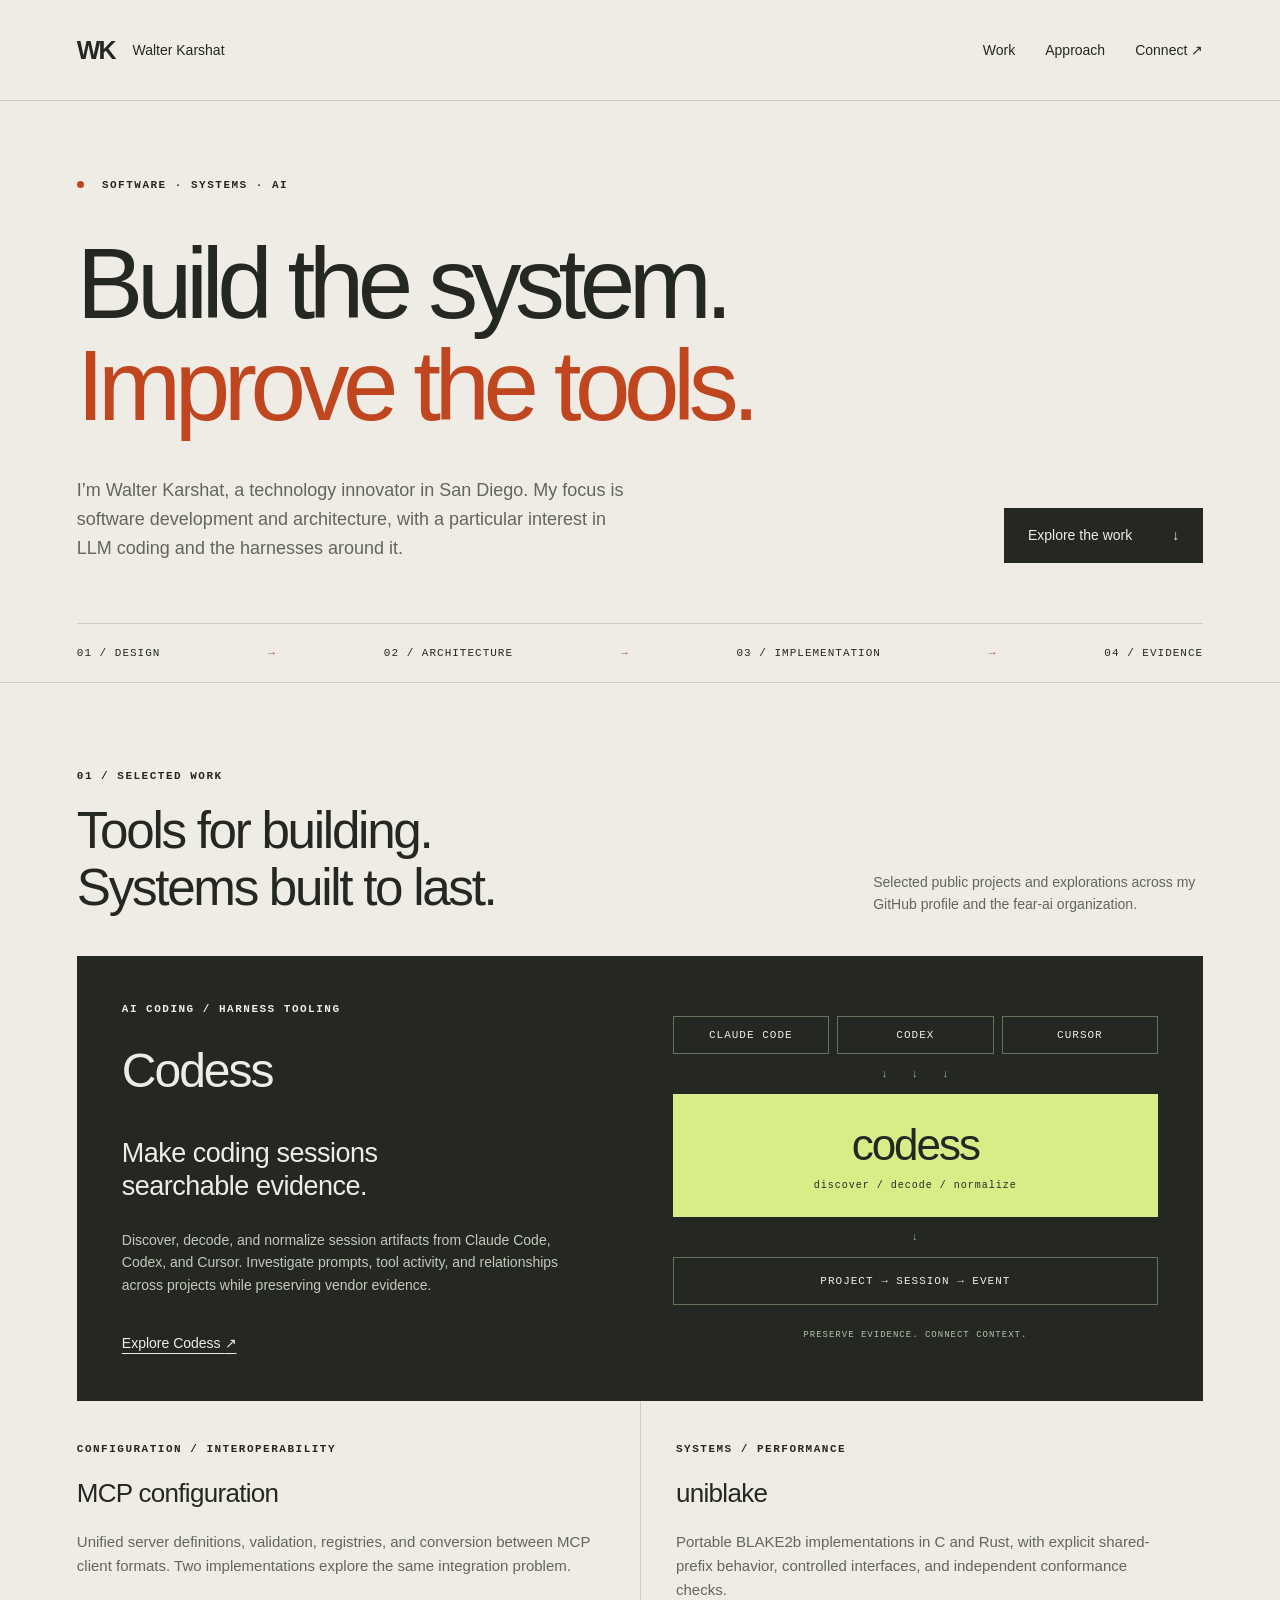
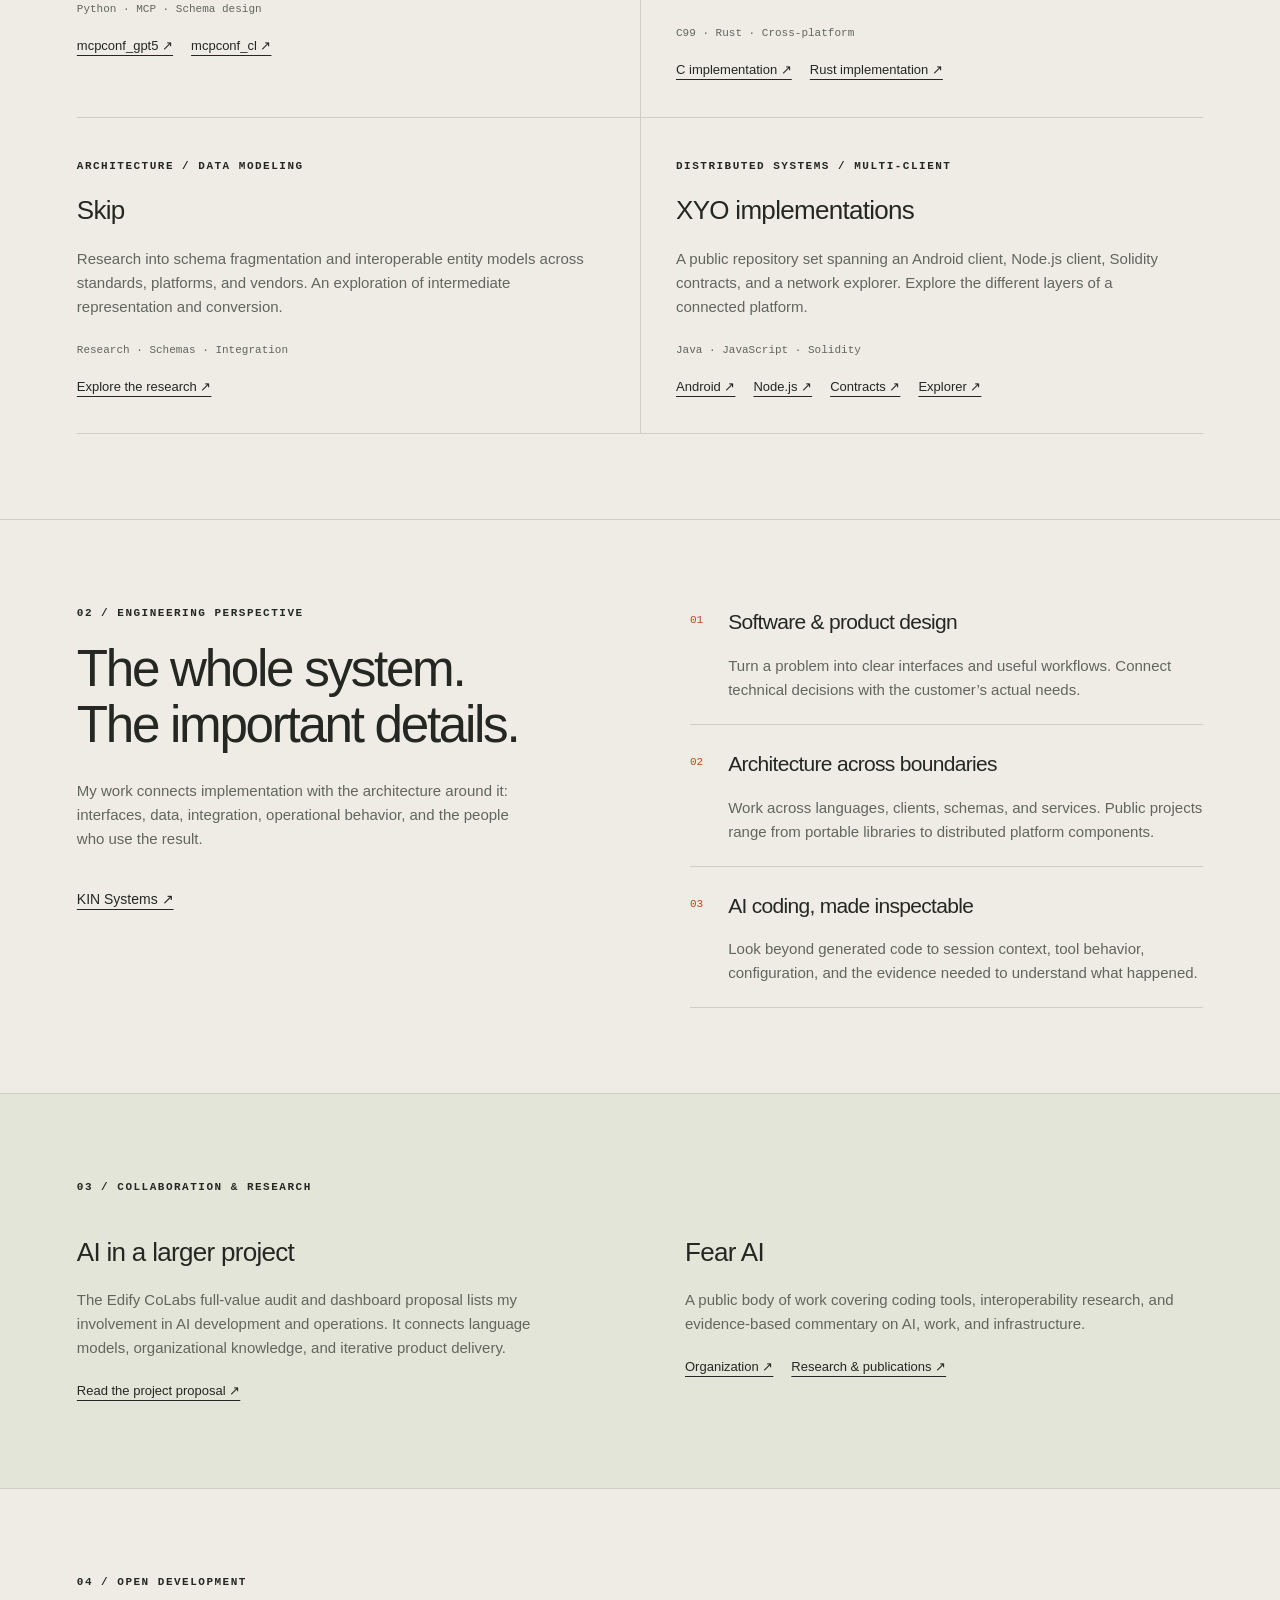
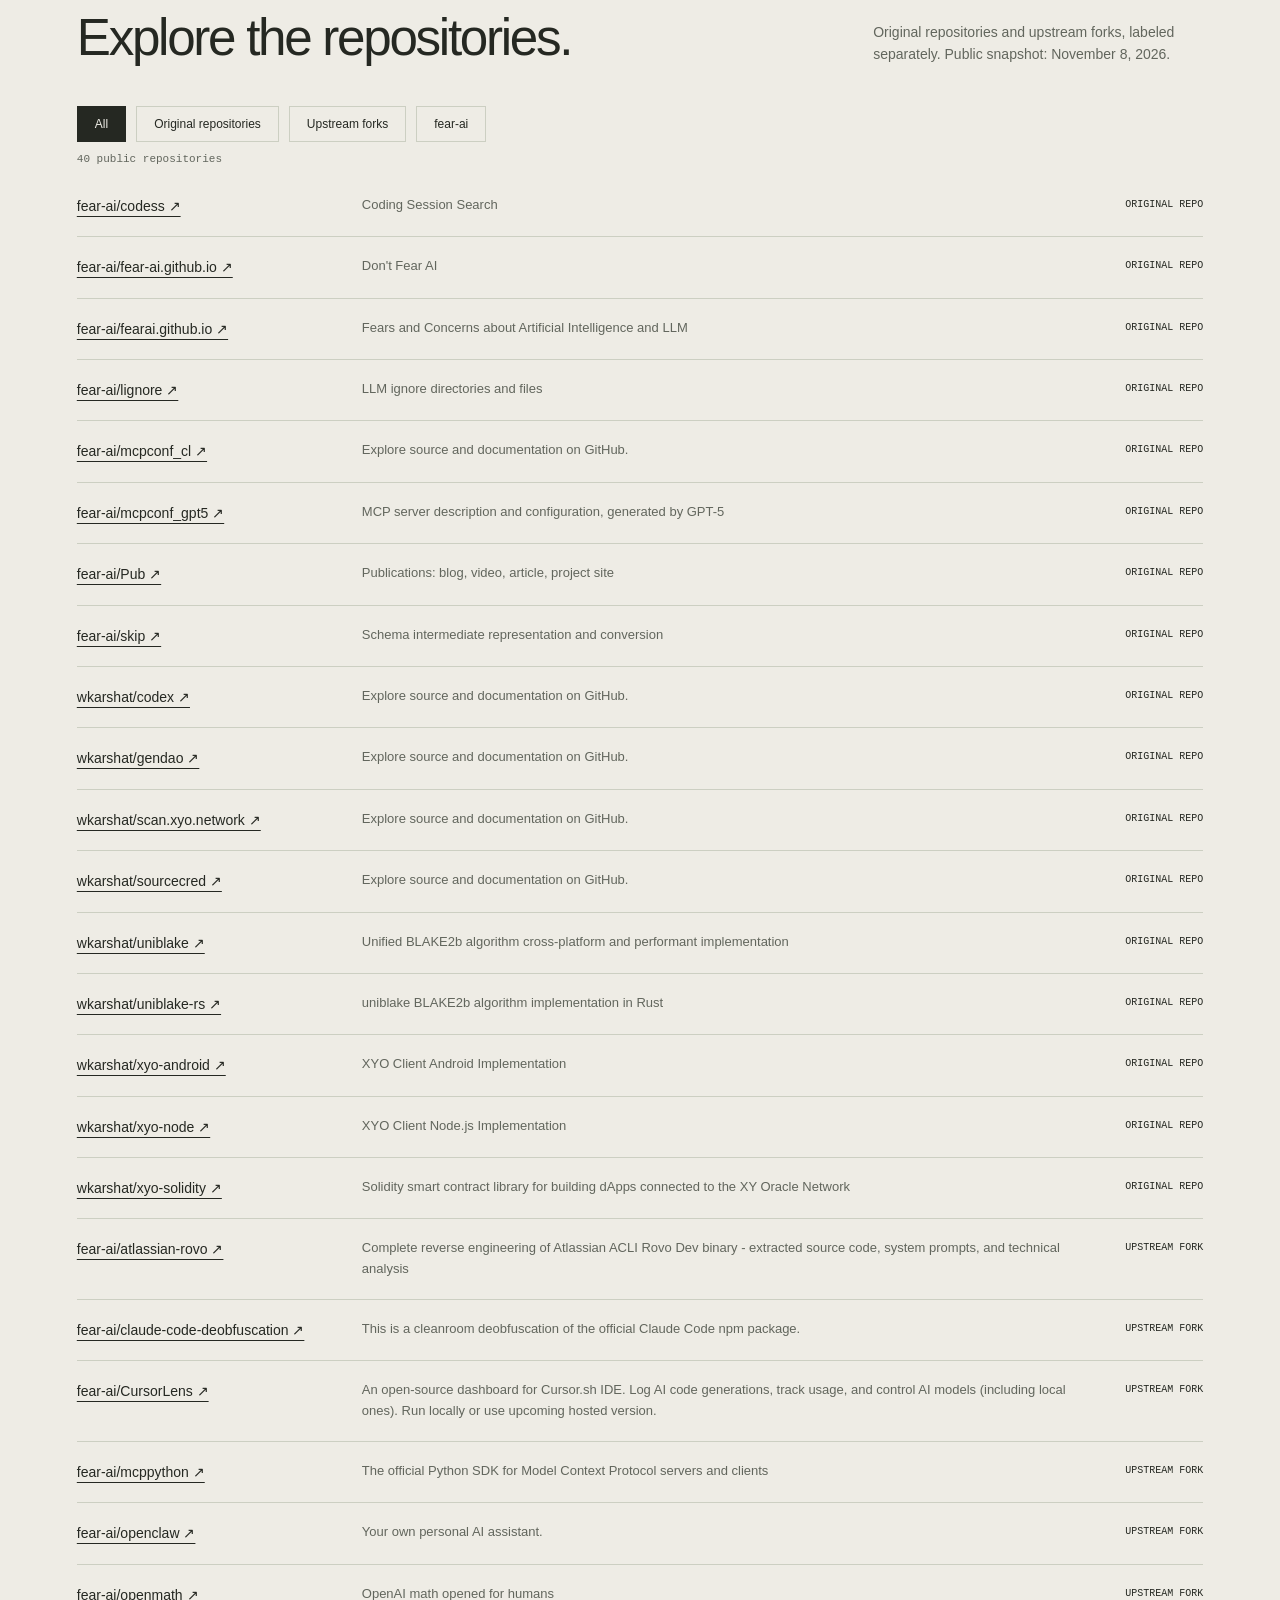
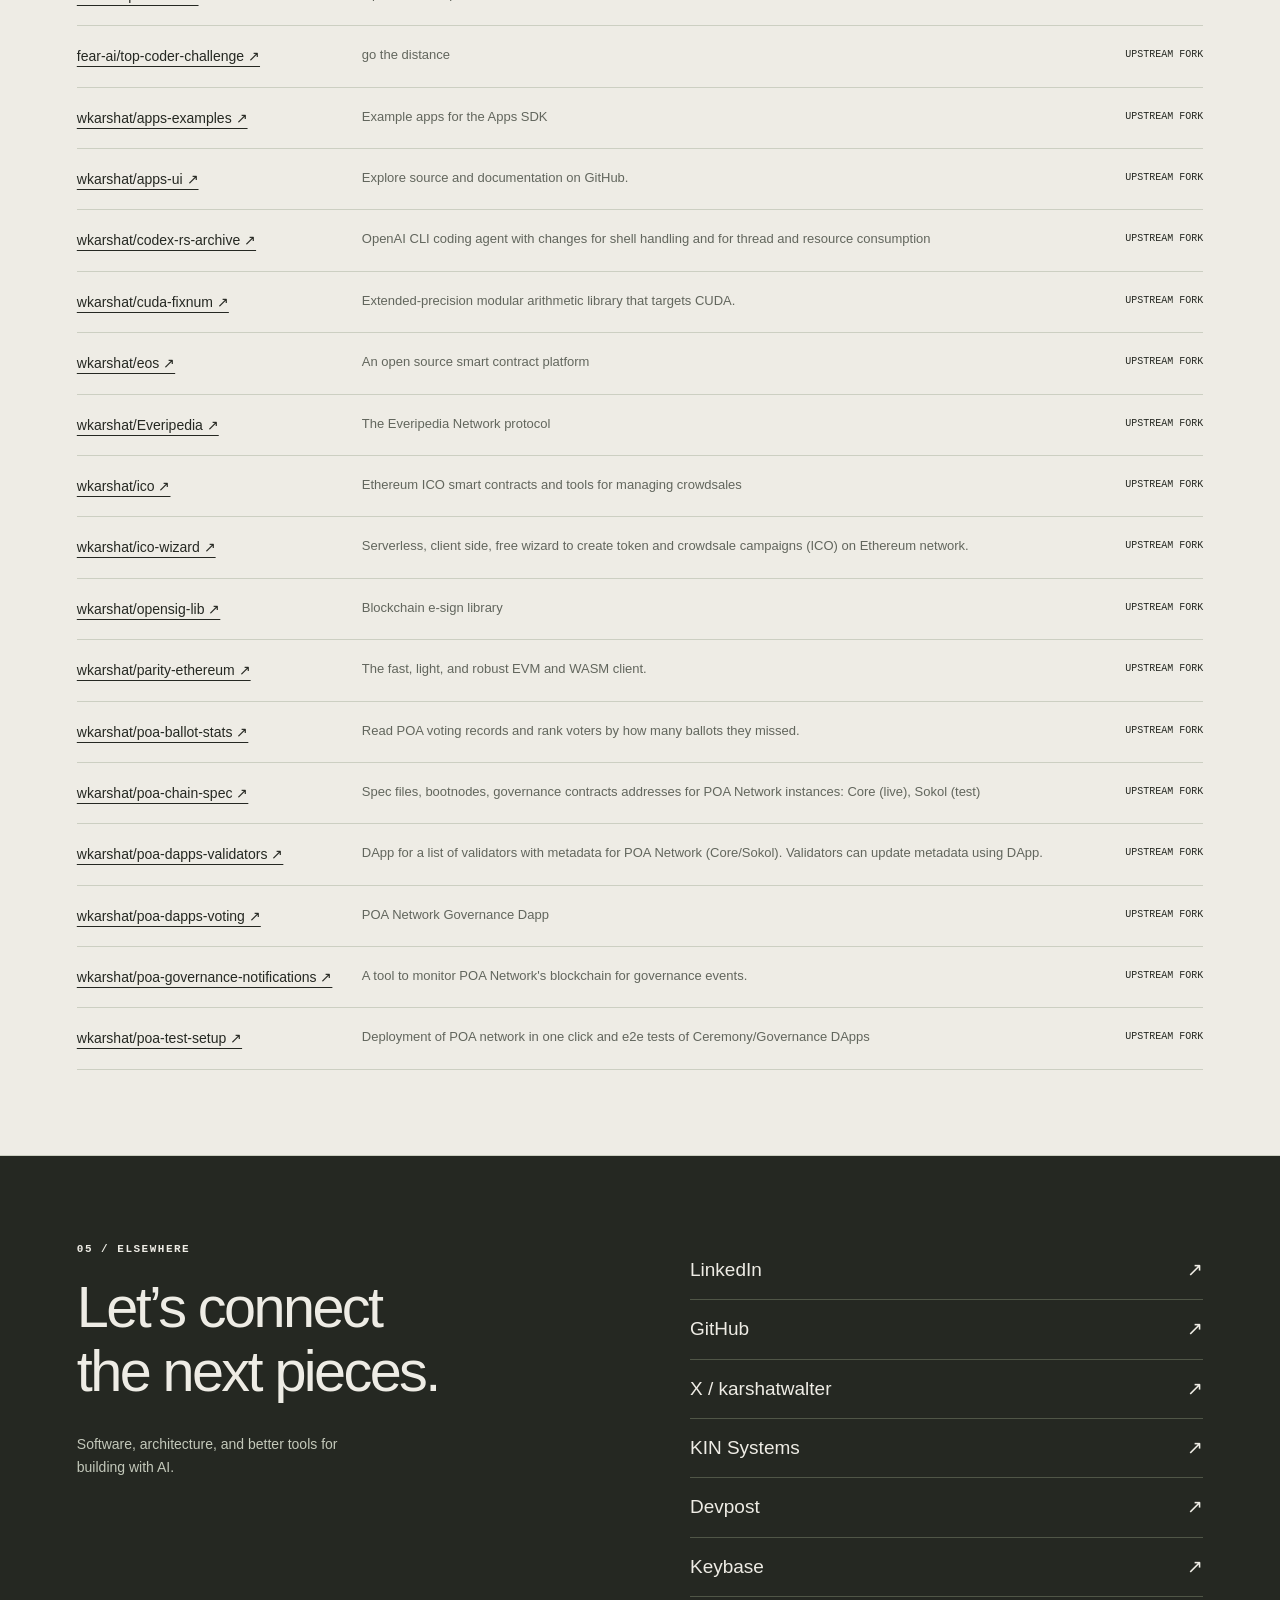
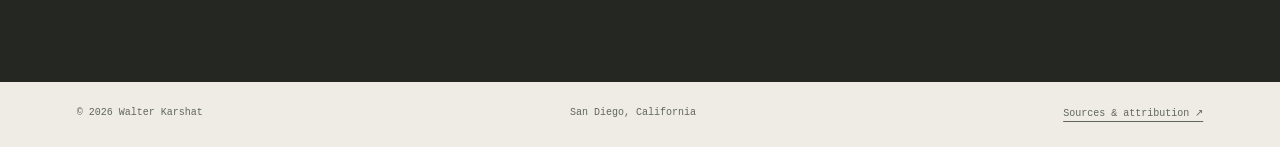
==== index.html @ d7343cbc "Build personal software and AI engineering portfolio" ====
<!doctype html>
<html lang="en"><head><meta charset="utf-8"><meta name="viewport" content="width=device-width,initial-scale=1"><meta name="description" content="Walter Karshat — software development, systems architecture, AI coding harnesses, MCP tooling, and cross-platform engineering."><meta name="theme-color" content="#eeece5"><meta property="og:title" content="Walter Karshat · Software & Systems"><meta property="og:description" content="From low-level systems to the tools that help AI write better software."><meta property="og:type" content="website"><meta property="og:url" content="https://wkarshat.github.io/"><link rel="canonical" href="https://wkarshat.github.io/"><link rel="icon" href="assets/mark.svg" type="image/svg+xml"><link rel="stylesheet" href="style.css"><title>Walter Karshat · Software & Systems</title></head>
<body><a class="skip" href="#main">Skip to content</a><header><a class="brand" href="#">WK<span>Walter Karshat</span></a><nav aria-label="Main navigation"><a href="#work">Work</a><a href="#approach">Approach</a><a href="#links">Connect <span aria-hidden="true">↗</span></a></nav></header>
<main id="main"><section class="hero"><div class="eyebrow"><span class="dot"></span> SOFTWARE · SYSTEMS · AI</div><h1>Build the system.<br><span>Improve the tools.</span></h1><div class="hero-bottom"><p>I’m Walter Karshat, a technology innovator in San Diego. My focus is software development and architecture, with a particular interest in LLM coding and the harnesses around it.</p><a class="button" href="#work">Explore the work <span>↓</span></a></div><div class="system" aria-label="Areas of practice"><span>01 / DESIGN</span><i>→</i><span>02 / ARCHITECTURE</span><i>→</i><span>03 / IMPLEMENTATION</span><i>→</i><span>04 / EVIDENCE</span></div></section>
<section id="work" class="work"><div class="section-head"><div><div class="eyebrow">01 / SELECTED WORK</div><h2>Tools for building.<br>Systems built to last.</h2></div><p>Selected public projects and explorations across my GitHub profile and the fear-ai organization.</p></div>
<article class="featured"><div><div class="eyebrow">AI CODING / HARNESS TOOLING</div><h3>Codess</h3><p class="lead">Make coding sessions<br>searchable evidence.</p><p>Discover, decode, and normalize session artifacts from Claude Code, Codex, and Cursor. Investigate prompts, tool activity, and relationships across projects while preserving vendor evidence.</p><a class="text-link" href="https://github.com/fear-ai/codess">Explore Codess <span>↗</span></a></div><div class="flow" aria-label="Codess normalizes Claude Code, Codex, and Cursor artifacts into searchable project, session, and event structures"><div class="flow-input"><span>CLAUDE CODE</span><span>CODEX</span><span>CURSOR</span></div><div class="flow-line">↓ &nbsp; ↓ &nbsp; ↓</div><div class="flow-core">codess<span>discover / decode / normalize</span></div><div class="flow-line">↓</div><div class="flow-output">PROJECT → SESSION → EVENT</div><div class="flow-caption">PRESERVE EVIDENCE. CONNECT CONTEXT.</div></div></article>
<div class="project-grid"><article><div class="eyebrow">CONFIGURATION / INTEROPERABILITY</div><h3>MCP configuration</h3><p>Unified server definitions, validation, registries, and conversion between MCP client formats. Two implementations explore the same integration problem.</p><div class="tags">Python · MCP · Schema design</div><a href="https://github.com/fear-ai/mcpconf_gpt5">mcpconf_gpt5 ↗</a><a href="https://github.com/fear-ai/mcpconf_cl">mcpconf_cl ↗</a></article><article><div class="eyebrow">SYSTEMS / PERFORMANCE</div><h3>uniblake</h3><p>Portable BLAKE2b implementations in C and Rust, with explicit shared-prefix behavior, controlled interfaces, and independent conformance checks.</p><div class="tags">C99 · Rust · Cross-platform</div><a href="https://github.com/wkarshat/uniblake">C implementation ↗</a><a href="https://github.com/wkarshat/uniblake-rs">Rust implementation ↗</a></article><article><div class="eyebrow">ARCHITECTURE / DATA MODELING</div><h3>Skip</h3><p>Research into schema fragmentation and interoperable entity models across standards, platforms, and vendors. An exploration of intermediate representation and conversion.</p><div class="tags">Research · Schemas · Integration</div><a href="https://github.com/fear-ai/skip">Explore the research ↗</a></article><article><div class="eyebrow">DISTRIBUTED SYSTEMS / MULTI-CLIENT</div><h3>XYO implementations</h3><p>A public repository set spanning an Android client, Node.js client, Solidity contracts, and a network explorer. Explore the different layers of a connected platform.</p><div class="tags">Java · JavaScript · Solidity</div><a href="https://github.com/wkarshat/xyo-android">Android ↗</a><a href="https://github.com/wkarshat/xyo-node">Node.js ↗</a><a href="https://github.com/wkarshat/xyo-solidity">Contracts ↗</a><a href="https://github.com/wkarshat/scan.xyo.network">Explorer ↗</a></article></div></section>
<section id="approach" class="approach"><div><div class="eyebrow">02 / ENGINEERING PERSPECTIVE</div><h2>The whole system.<br>The important details.</h2><p>My work connects implementation with the architecture around it: interfaces, data, integration, operational behavior, and the people who use the result.</p><a class="text-link" href="https://kinsys.com/">KIN Systems ↗</a></div><div class="principles"><article><span>01</span><div><h3>Software & product design</h3><p>Turn a problem into clear interfaces and useful workflows. Connect technical decisions with the customer’s actual needs.</p></div></article><article><span>02</span><div><h3>Architecture across boundaries</h3><p>Work across languages, clients, schemas, and services. Public projects range from portable libraries to distributed platform components.</p></div></article><article><span>03</span><div><h3>AI coding, made inspectable</h3><p>Look beyond generated code to session context, tool behavior, configuration, and the evidence needed to understand what happened.</p></div></article></div></section>
<section class="context"><div class="eyebrow">03 / COLLABORATION & RESEARCH</div><div class="context-grid"><article><h3>AI in a larger project</h3><p>The Edify CoLabs full-value audit and dashboard proposal lists my involvement in AI development and operations. It connects language models, organizational knowledge, and iterative product delivery.</p><a href="https://deep-projects.ai/proposal/ai-enabled-full-value-audit-and-dashboard-for-sustainable-exponential-organisational-growth/">Read the project proposal ↗</a></article><article><h3>Fear AI</h3><p>A public body of work covering coding tools, interoperability research, and evidence-based commentary on AI, work, and infrastructure.</p><a href="https://github.com/fear-ai">Organization ↗</a><a href="https://github.com/fear-ai/Pub">Research & publications ↗</a></article></div></section>
<section class="repositories"><div class="section-head"><div><div class="eyebrow">04 / OPEN DEVELOPMENT</div><h2>Explore the repositories.</h2></div><p>Original repositories and upstream forks, labeled separately. Public snapshot: November 8, 2026.</p></div><div class="filters" role="group" aria-label="Filter repositories"><button aria-pressed="true" data-filter="all">All</button><button aria-pressed="false" data-filter="original">Original repositories</button><button aria-pressed="false" data-filter="fork">Upstream forks</button><button aria-pressed="false" data-filter="fear-ai">fear-ai</button></div><p id="repo-status" aria-live="polite"></p><div id="repo-list"><p>Browse the complete repositories on <a href="https://github.com/wkarshat?tab=repositories">GitHub</a> and <a href="https://github.com/orgs/fear-ai/repositories">fear-ai</a>.</p></div></section>
<section id="links" class="connect"><div><div class="eyebrow">05 / ELSEWHERE</div><h2>Let’s connect<br>the next pieces.</h2><p>Software, architecture, and better tools for building with AI.</p></div><div class="socials"><a href="https://www.linkedin.com/in/wkarshat/">LinkedIn <span>↗</span></a><a href="https://github.com/wkarshat">GitHub <span>↗</span></a><a href="https://x.com/karshatwalter">X / karshatwalter <span>↗</span></a><a href="https://kinsys.com/">KIN Systems <span>↗</span></a><a href="https://devpost.com/wkarshat">Devpost <span>↗</span></a><a href="https://keybase.io/wkarshat">Keybase <span>↗</span></a></div></section></main><footer><span>© 2026 Walter Karshat</span><span>San Diego, California</span><a href="SOURCES.md">Sources & attribution ↗</a></footer><script src="script.js" defer></script></body></html>
---- style.css ----
:root{--paper:#eeece5;--ink:#252822;--muted:#62665d;--line:#cccfc2;--orange:#bf461e;--lime:#d7ee88}*{box-sizing:border-box}html{scroll-behavior:smooth;scroll-padding-top:30px}body{margin:0;background:var(--paper);color:var(--ink);font-family:Arial,Helvetica,sans-serif;font-size:16px;line-height:1.6}a{color:inherit;text-underline-offset:5px}a:hover{color:var(--orange)}a:focus-visible,button:focus-visible{outline:3px solid var(--orange);outline-offset:5px}header,main,footer{max-width:1440px;margin:auto}header{padding:30px 6%;display:flex;align-items:center;justify-content:space-between;border-bottom:1px solid var(--line)}.brand{display:flex;align-items:center;gap:18px;text-decoration:none;font-size:25px;font-weight:800;letter-spacing:-2px}.brand span{font-size:14px;letter-spacing:0;font-weight:500}nav{display:flex;gap:30px;font-size:14px}nav a{text-decoration:none}.hero{padding:76px 6% 0}.eyebrow{font-family:monospace;font-size:11px;letter-spacing:1.5px;font-weight:600}.dot{display:inline-block;width:7px;height:7px;background:var(--orange);border-radius:50%;margin-right:10px}h1{font-size:clamp(52px,7.8vw,112px);line-height:1.03;letter-spacing:-.065em;font-weight:500;margin:38px 0}h1>span{color:var(--orange)}.hero-bottom{display:flex;justify-content:space-between;align-items:end;gap:50px;padding-bottom:60px}.hero-bottom p{max-width:550px;font-size:18px;color:var(--muted);margin:0}.button{background:var(--ink);color:var(--paper);padding:16px 24px;text-decoration:none;white-space:nowrap;font-size:14px;display:flex;gap:40px}.button:hover{background:var(--orange);color:white}.system{display:flex;justify-content:space-between;gap:12px;border-top:1px solid var(--line);padding:23px 0;font:11px monospace;letter-spacing:1px}.system i{font-style:normal;color:var(--orange)}section:not(.hero){padding:85px 6%;border-top:1px solid var(--line)}.section-head{display:flex;justify-content:space-between;align-items:end;gap:50px;margin-bottom:40px}h2{font-size:clamp(32px,4vw,54px);font-weight:500;letter-spacing:-.045em;line-height:1.1;margin:18px 0 0}.section-head>p{max-width:330px;color:var(--muted);font-size:14px;margin:0}.featured{display:grid;grid-template-columns:1fr 1fr;background:var(--ink);color:var(--paper);padding:45px;gap:65px}.featured h3{font-size:48px;letter-spacing:-2px;font-weight:500;margin:15px 0}.featured .lead{font-size:27px;line-height:1.2;letter-spacing:-.5px}.featured p:not(.lead){font-size:14px;color:#c3c8ba;max-width:470px}.text-link{display:inline-block;margin-top:22px;font-size:14px}.featured a:hover{color:var(--lime)}.flow{display:flex;flex-direction:column;justify-content:center;text-align:center;font:11px monospace;letter-spacing:1px}.flow-input{display:flex;justify-content:space-between;gap:8px}.flow-input span{border:1px solid #69715d;padding:12px 9px;flex:1}.flow-line{padding:14px;color:#a9b692}.flow-core{background:var(--lime);color:var(--ink);padding:26px;font-family:Arial,sans-serif;font-size:44px;letter-spacing:-2px}.flow-core span{display:block;font:10px monospace;letter-spacing:1px;margin-top:10px}.flow-output{border:1px solid #69715d;padding:17px 5px}.flow-caption{margin-top:25px;font-size:9px;color:#b9c1ac}.project-grid{display:grid;grid-template-columns:1fr 1fr}.project-grid article{padding:40px 35px 35px 0;border-bottom:1px solid var(--line)}.project-grid article:nth-child(even){padding-left:35px;border-left:1px solid var(--line)}h3{font-size:26px;letter-spacing:-.7px;font-weight:500;margin:15px 0}.project-grid p,.context p,.principles p,.approach>div>p{color:var(--muted);font-size:15px}.tags{font:11px monospace;color:var(--muted);margin:25px 0 15px}.project-grid a,.context a{font-size:13px;display:inline-block;margin-right:18px;margin-top:6px}.approach{display:grid;grid-template-columns:1fr 1fr;gap:100px}.approach>div>p{max-width:440px;margin-top:25px}.principles article{display:flex;gap:25px;padding:22px 0;border-bottom:1px solid var(--line)}.principles article:first-child{padding-top:0}.principles article>span{font:11px monospace;padding-top:9px;color:var(--orange)}.principles h3{font-size:21px;margin:0}.principles p{margin-bottom:0}.context{background:#e4e5d9}.context-grid{display:grid;grid-template-columns:1fr 1fr;gap:90px;margin-top:20px}.context-grid p{max-width:490px}.filters{display:flex;gap:10px;flex-wrap:wrap;margin:30px 0 10px}.filters button{border:1px solid var(--line);padding:10px 17px;background:transparent;color:var(--ink);cursor:pointer;font-size:12px}.filters button[aria-pressed=true]{background:var(--ink);color:var(--paper);border-color:var(--ink)}#repo-status{font:11px monospace;color:var(--muted)}.repo{display:grid;grid-template-columns:260px 1fr 100px;gap:25px;padding:19px 0;border-bottom:1px solid var(--line);align-items:start}.repo>a{font-size:14px;overflow-wrap:anywhere}.repo p{margin:0;font-size:13px;color:var(--muted)}.repo .badge{font:10px monospace;text-align:right;padding-top:4px}.connect{display:grid;grid-template-columns:1fr 1fr;gap:100px;background:var(--ink);color:var(--paper)}.connect h2{font-size:clamp(40px,4.5vw,64px)}.connect p{font-size:14px;color:#c3c8ba;max-width:300px;margin-top:30px}.socials a{display:flex;justify-content:space-between;text-decoration:none;border-bottom:1px solid #505647;padding:14px 0;font-size:19px}.socials a:hover{color:var(--lime)}footer{padding:25px 6%;display:flex;justify-content:space-between;font:10px monospace;color:var(--muted)}.skip{position:absolute;top:-100px;padding:10px;background:white}.skip:focus{top:0} @media(min-width:1500px){header,main,footer{border-left:1px solid var(--line);border-right:1px solid var(--line)}}@media(max-width:760px){header{padding:23px 6%}.brand span{display:none}nav{gap:20px}.hero{padding-top:50px}h1{margin:28px 0}.hero-bottom{display:block;padding-bottom:35px}.hero-bottom p{font-size:16px}.button{display:inline-flex;margin-top:28px}.system{font-size:8px;letter-spacing:0;flex-wrap:wrap}.system i{display:none}section:not(.hero){padding:55px 6%}.section-head{display:block}.section-head>p{margin-top:25px}.featured,.approach,.connect{grid-template-columns:1fr;gap:40px}.featured{padding:28px}.flow{padding-top:15px}.project-grid{grid-template-columns:1fr}.project-grid article,.project-grid article:nth-child(even){padding:30px 0;border-left:0}.context-grid{grid-template-columns:1fr;gap:25px}.repo{grid-template-columns:1fr 75px;gap:8px}.repo p{grid-row:2;grid-column:1/-1}.repo .badge{grid-column:2;grid-row:1}footer{gap:18px;flex-wrap:wrap}.flow-input{font-size:9px}}@media(prefers-reduced-motion:reduce){html{scroll-behavior:auto}}
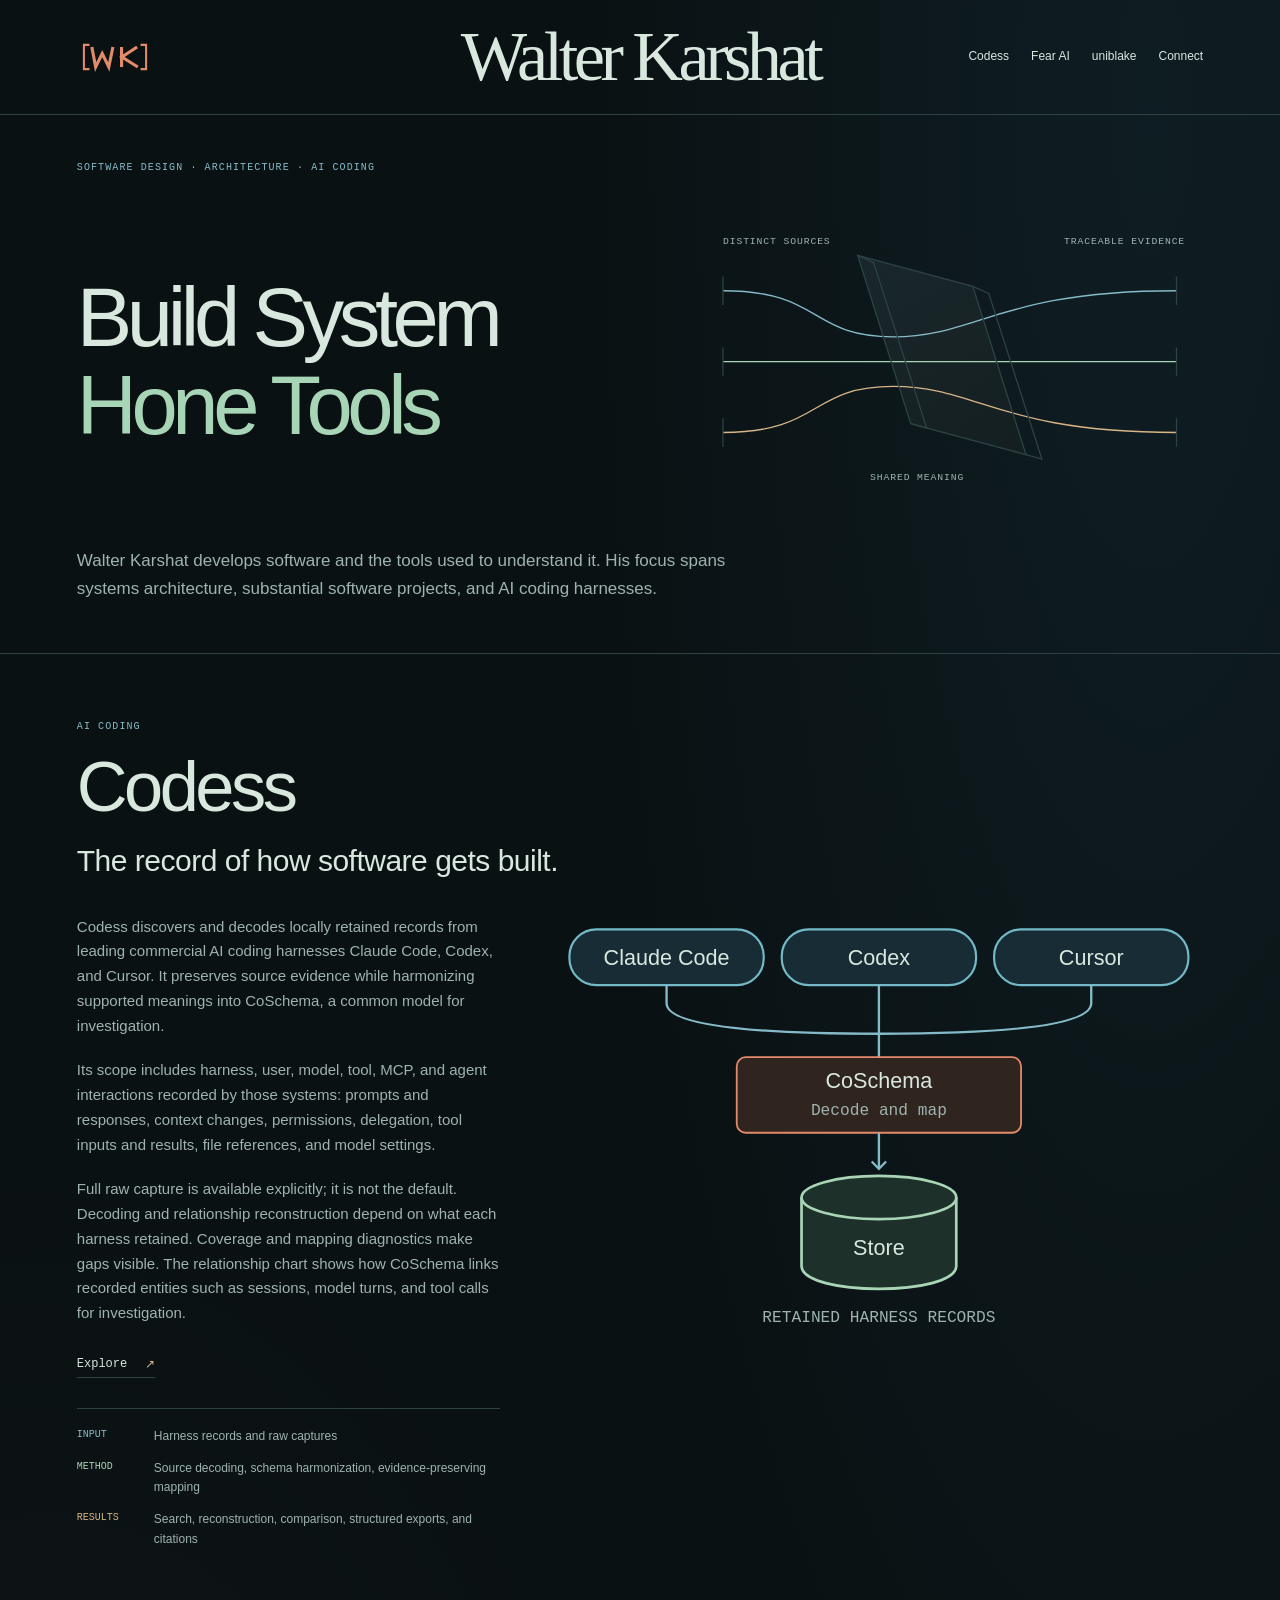
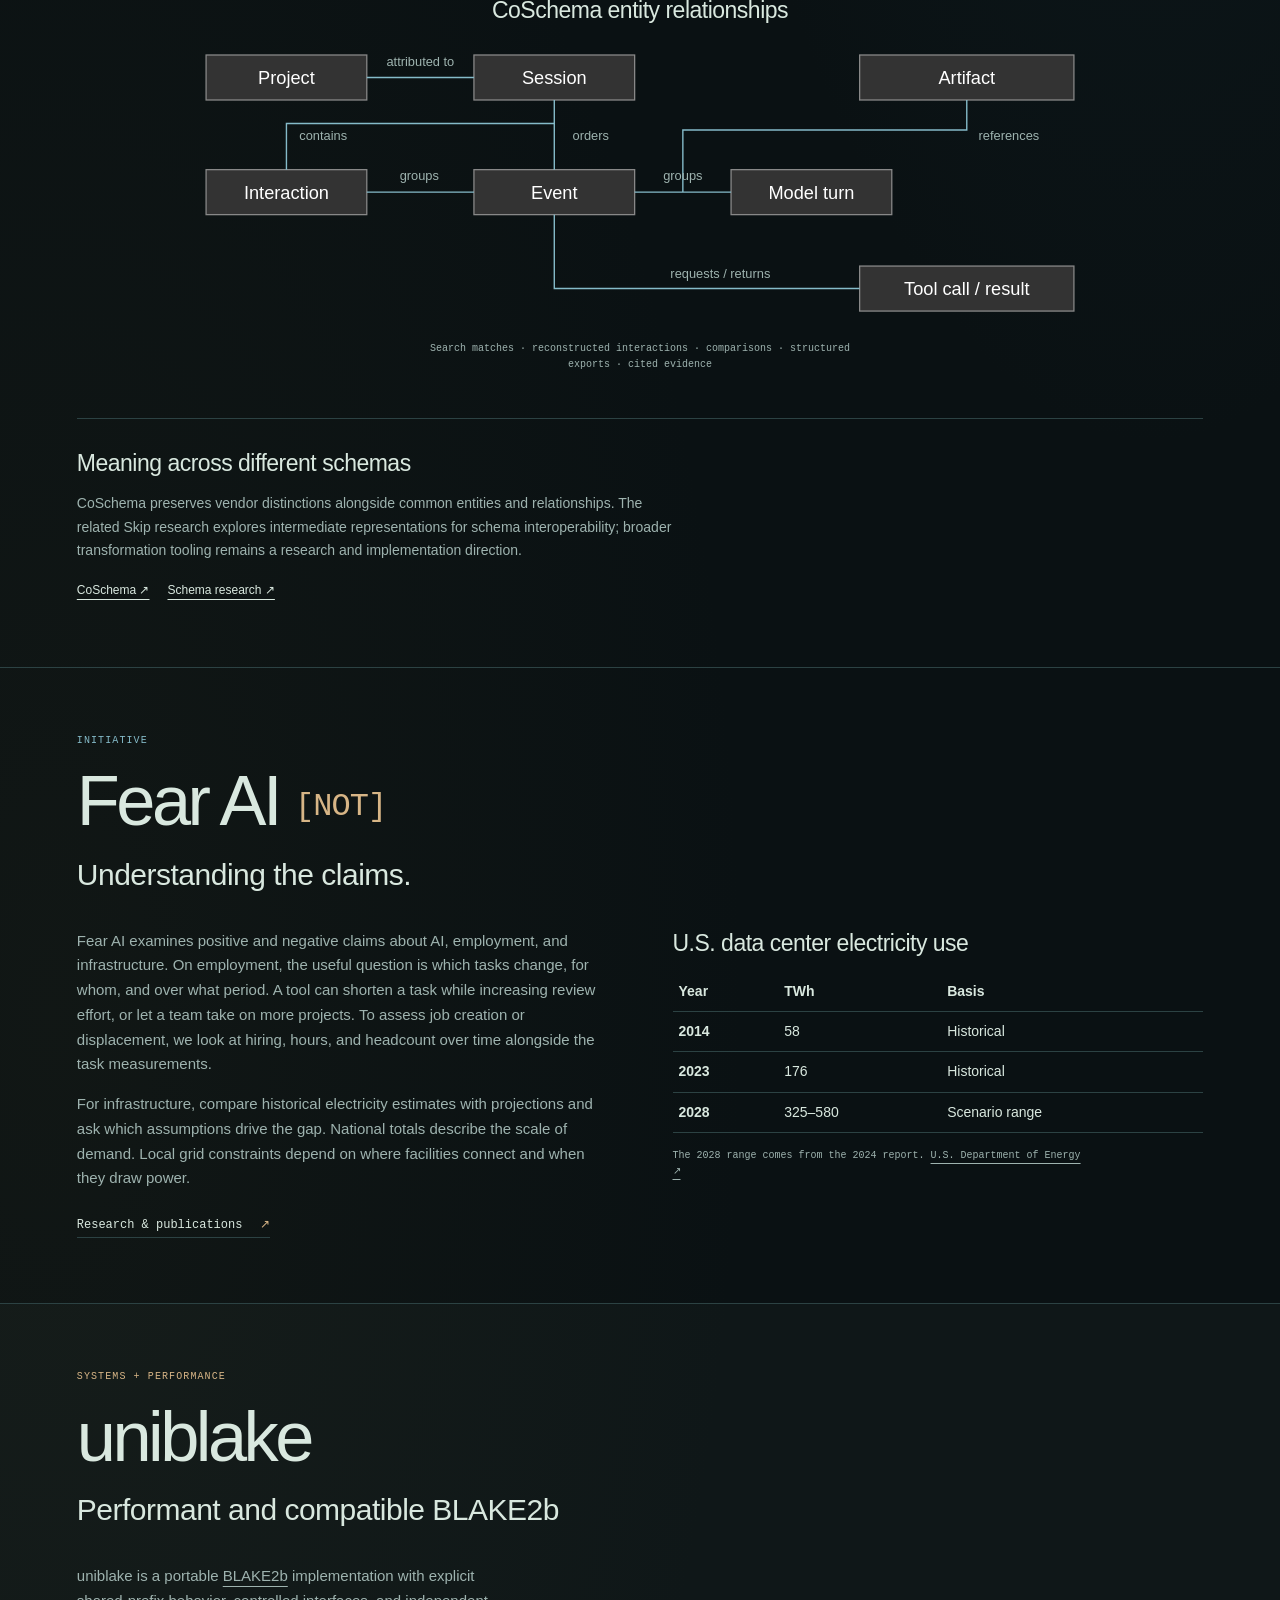
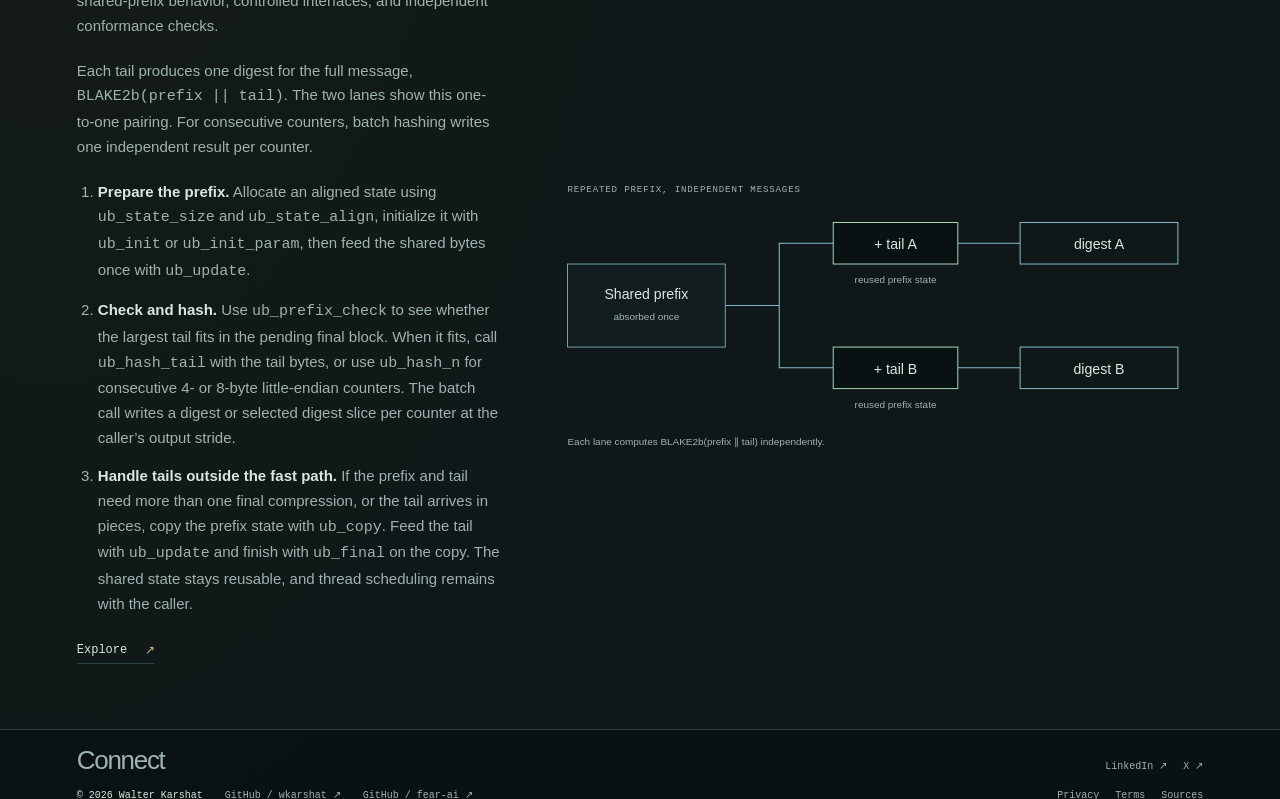
==== commit 515bb689: "Replace the repository directory with project features" ====
--- a/index.html
+++ b/index.html
@@ -1,11 +1,53 @@
-<!doctype html>
-<html lang="en"><head><meta charset="utf-8"><meta name="viewport" content="width=device-width,initial-scale=1"><meta name="description" content="Walter Karshat — software development, systems architecture, AI coding harnesses, MCP tooling, and cross-platform engineering."><meta name="theme-color" content="#eeece5"><meta property="og:title" content="Walter Karshat · Software & Systems"><meta property="og:description" content="From low-level systems to the tools that help AI write better software."><meta property="og:type" content="website"><meta property="og:url" content="https://wkarshat.github.io/"><link rel="canonical" href="https://wkarshat.github.io/"><link rel="icon" href="assets/mark.svg" type="image/svg+xml"><link rel="stylesheet" href="style.css"><title>Walter Karshat · Software & Systems</title></head>
-<body><a class="skip" href="#main">Skip to content</a><header><a class="brand" href="#">WK<span>Walter Karshat</span></a><nav aria-label="Main navigation"><a href="#work">Work</a><a href="#approach">Approach</a><a href="#links">Connect <span aria-hidden="true">↗</span></a></nav></header>
-<main id="main"><section class="hero"><div class="eyebrow"><span class="dot"></span> SOFTWARE · SYSTEMS · AI</div><h1>Build the system.<br><span>Improve the tools.</span></h1><div class="hero-bottom"><p>I’m Walter Karshat, a technology innovator in San Diego. My focus is software development and architecture, with a particular interest in LLM coding and the harnesses around it.</p><a class="button" href="#work">Explore the work <span>↓</span></a></div><div class="system" aria-label="Areas of practice"><span>01 / DESIGN</span><i>→</i><span>02 / ARCHITECTURE</span><i>→</i><span>03 / IMPLEMENTATION</span><i>→</i><span>04 / EVIDENCE</span></div></section>
-<section id="work" class="work"><div class="section-head"><div><div class="eyebrow">01 / SELECTED WORK</div><h2>Tools for building.<br>Systems built to last.</h2></div><p>Selected public projects and explorations across my GitHub profile and the fear-ai organization.</p></div>
-<article class="featured"><div><div class="eyebrow">AI CODING / HARNESS TOOLING</div><h3>Codess</h3><p class="lead">Make coding sessions<br>searchable evidence.</p><p>Discover, decode, and normalize session artifacts from Claude Code, Codex, and Cursor. Investigate prompts, tool activity, and relationships across projects while preserving vendor evidence.</p><a class="text-link" href="https://github.com/fear-ai/codess">Explore Codess <span>↗</span></a></div><div class="flow" aria-label="Codess normalizes Claude Code, Codex, and Cursor artifacts into searchable project, session, and event structures"><div class="flow-input"><span>CLAUDE CODE</span><span>CODEX</span><span>CURSOR</span></div><div class="flow-line">↓ &nbsp; ↓ &nbsp; ↓</div><div class="flow-core">codess<span>discover / decode / normalize</span></div><div class="flow-line">↓</div><div class="flow-output">PROJECT → SESSION → EVENT</div><div class="flow-caption">PRESERVE EVIDENCE. CONNECT CONTEXT.</div></div></article>
-<div class="project-grid"><article><div class="eyebrow">CONFIGURATION / INTEROPERABILITY</div><h3>MCP configuration</h3><p>Unified server definitions, validation, registries, and conversion between MCP client formats. Two implementations explore the same integration problem.</p><div class="tags">Python · MCP · Schema design</div><a href="https://github.com/fear-ai/mcpconf_gpt5">mcpconf_gpt5 ↗</a><a href="https://github.com/fear-ai/mcpconf_cl">mcpconf_cl ↗</a></article><article><div class="eyebrow">SYSTEMS / PERFORMANCE</div><h3>uniblake</h3><p>Portable BLAKE2b implementations in C and Rust, with explicit shared-prefix behavior, controlled interfaces, and independent conformance checks.</p><div class="tags">C99 · Rust · Cross-platform</div><a href="https://github.com/wkarshat/uniblake">C implementation ↗</a><a href="https://github.com/wkarshat/uniblake-rs">Rust implementation ↗</a></article><article><div class="eyebrow">ARCHITECTURE / DATA MODELING</div><h3>Skip</h3><p>Research into schema fragmentation and interoperable entity models across standards, platforms, and vendors. An exploration of intermediate representation and conversion.</p><div class="tags">Research · Schemas · Integration</div><a href="https://github.com/fear-ai/skip">Explore the research ↗</a></article><article><div class="eyebrow">DISTRIBUTED SYSTEMS / MULTI-CLIENT</div><h3>XYO implementations</h3><p>A public repository set spanning an Android client, Node.js client, Solidity contracts, and a network explorer. Explore the different layers of a connected platform.</p><div class="tags">Java · JavaScript · Solidity</div><a href="https://github.com/wkarshat/xyo-android">Android ↗</a><a href="https://github.com/wkarshat/xyo-node">Node.js ↗</a><a href="https://github.com/wkarshat/xyo-solidity">Contracts ↗</a><a href="https://github.com/wkarshat/scan.xyo.network">Explorer ↗</a></article></div></section>
-<section id="approach" class="approach"><div><div class="eyebrow">02 / ENGINEERING PERSPECTIVE</div><h2>The whole system.<br>The important details.</h2><p>My work connects implementation with the architecture around it: interfaces, data, integration, operational behavior, and the people who use the result.</p><a class="text-link" href="https://kinsys.com/">KIN Systems ↗</a></div><div class="principles"><article><span>01</span><div><h3>Software & product design</h3><p>Turn a problem into clear interfaces and useful workflows. Connect technical decisions with the customer’s actual needs.</p></div></article><article><span>02</span><div><h3>Architecture across boundaries</h3><p>Work across languages, clients, schemas, and services. Public projects range from portable libraries to distributed platform components.</p></div></article><article><span>03</span><div><h3>AI coding, made inspectable</h3><p>Look beyond generated code to session context, tool behavior, configuration, and the evidence needed to understand what happened.</p></div></article></div></section>
-<section class="context"><div class="eyebrow">03 / COLLABORATION & RESEARCH</div><div class="context-grid"><article><h3>AI in a larger project</h3><p>The Edify CoLabs full-value audit and dashboard proposal lists my involvement in AI development and operations. It connects language models, organizational knowledge, and iterative product delivery.</p><a href="https://deep-projects.ai/proposal/ai-enabled-full-value-audit-and-dashboard-for-sustainable-exponential-organisational-growth/">Read the project proposal ↗</a></article><article><h3>Fear AI</h3><p>A public body of work covering coding tools, interoperability research, and evidence-based commentary on AI, work, and infrastructure.</p><a href="https://github.com/fear-ai">Organization ↗</a><a href="https://github.com/fear-ai/Pub">Research & publications ↗</a></article></div></section>
-<section class="repositories"><div class="section-head"><div><div class="eyebrow">04 / OPEN DEVELOPMENT</div><h2>Explore the repositories.</h2></div><p>Original repositories and upstream forks, labeled separately. Public snapshot: November 8, 2026.</p></div><div class="filters" role="group" aria-label="Filter repositories"><button aria-pressed="true" data-filter="all">All</button><button aria-pressed="false" data-filter="original">Original repositories</button><button aria-pressed="false" data-filter="fork">Upstream forks</button><button aria-pressed="false" data-filter="fear-ai">fear-ai</button></div><p id="repo-status" aria-live="polite"></p><div id="repo-list"><p>Browse the complete repositories on <a href="https://github.com/wkarshat?tab=repositories">GitHub</a> and <a href="https://github.com/orgs/fear-ai/repositories">fear-ai</a>.</p></div></section>
-<section id="links" class="connect"><div><div class="eyebrow">05 / ELSEWHERE</div><h2>Let’s connect<br>the next pieces.</h2><p>Software, architecture, and better tools for building with AI.</p></div><div class="socials"><a href="https://www.linkedin.com/in/wkarshat/">LinkedIn <span>↗</span></a><a href="https://github.com/wkarshat">GitHub <span>↗</span></a><a href="https://x.com/karshatwalter">X / karshatwalter <span>↗</span></a><a href="https://kinsys.com/">KIN Systems <span>↗</span></a><a href="https://devpost.com/wkarshat">Devpost <span>↗</span></a><a href="https://keybase.io/wkarshat">Keybase <span>↗</span></a></div></section></main><footer><span>© 2026 Walter Karshat</span><span>San Diego, California</span><a href="SOURCES.md">Sources & attribution ↗</a></footer><script src="script.js" defer></script></body></html>
+<!doctype html><html lang="en"><head><meta charset="utf-8"><meta name="viewport" content="width=device-width,initial-scale=1"><meta name="theme-color" content="#0a1113"><meta name="description" content="Walter Karshat — software design, systems architecture, AI coding harnesses, and tools for understanding how software gets built."><title>Walter Karshat · Systems & Tools</title><link rel="canonical" href="https://wkarshat.github.io/"><link rel="icon" href="assets/mark.svg" type="image/svg+xml"><link rel="stylesheet" href="style.css"></head><body data-design="blueprint" id="top"><a class="skip" href="#main">Skip to content</a><header><a class="monogram" href="#top" aria-label="Walter Karshat home"><svg viewBox="0 0 220 150" aria-hidden="true"><g fill="none" stroke="currentColor"><path d="M36 40H20V110H36M184 40H200V110H184" stroke-width="6"/><path d="M43 46 54 104 73 65 92 104 104 46M129 46V104M174 46 130 75 176 104" stroke-width="9"/></g></svg></a><a class="brand" href="#top">Walter Karshat</a><nav aria-label="Main navigation"><a href="#codess">Codess</a><a href="#fear-ai">Fear AI</a><a href="#uniblake">uniblake</a><a href="#connect">Connect</a></nav></header><main id="main"><section class="hero"><div class="eyebrow">SOFTWARE DESIGN · ARCHITECTURE · AI CODING</div><div class="hero-composition"><h1>Build System<br><span>Hone Tools</span></h1><figure class="architecture-art"><svg viewBox="0 0 560 340" role="img" aria-label="Distinct source records align through a common schema and remain traceable to their origins"><defs><linearGradient id="surface" x2="1" y2="1"><stop stop-color="#85bbc9" stop-opacity=".1"/><stop offset="1" stop-color="#d7b586" stop-opacity=".03"/></linearGradient></defs><g fill="none" stroke-width="1.5"><path class="cyan" d="M18 90C130 90 115 142 210 142S330 90 530 90"/><path class="sage" d="M18 170C125 170 130 170 210 170S350 170 530 170"/><path class="amber" d="M18 250C130 250 115 198 210 198S330 250 530 250"/><path class="subtle" d="M170 50 300 85 360 275 230 240Z" fill="url(#surface)"/><path class="subtle" d="m170 50 18 8 60 187-18-5M300 85l18 8 60 187-18-5"/><path class="subtle" d="M18 106v-32M18 186v-32M18 266v-32M530 74v32M530 154v32M530 234v32"/></g><g class="svg-label" fill="currentColor"><text x="18" y="37">DISTINCT SOURCES</text><text x="184" y="304">SHARED MEANING</text><text x="403" y="37">TRACEABLE EVIDENCE</text></g></svg></figure></div><p class="hero-intro">Walter Karshat develops software and the tools used to understand it. His focus spans systems architecture, substantial software projects, and AI coding harnesses.</p></section>
+<section id="codess" class="project-page"><div class="eyebrow">AI CODING</div><h2>Codess</h2><p class="section-lead">The record of how software gets built.</p><div class="project-layout"><div class="project-copy"><p>Codess discovers and decodes locally retained records from leading commercial AI coding harnesses Claude Code, Codex, and Cursor. It preserves source evidence while harmonizing supported meanings into CoSchema, a common model for investigation.</p><p>Its scope includes harness, user, model, tool, MCP, and agent interactions recorded by those systems: prompts and responses, context changes, permissions, delegation, tool inputs and results, file references, and model settings.</p><p>Full raw capture is available explicitly; it is not the default. Decoding and relationship reconstruction depend on what each harness retained. Coverage and mapping diagnostics make gaps visible. The relationship chart shows how CoSchema links recorded entities such as sessions, model turns, and tool calls for investigation.</p><a class="explore" href="https://github.com/fear-ai/codess">Explore <span>↗</span></a><dl class="project-notes"><div><dt>Input</dt><dd>Harness records and raw captures</dd></div><div><dt>Method</dt><dd>Source decoding, schema harmonization, evidence-preserving mapping</dd></div><div><dt>Results</dt><dd>Search, reconstruction, comparison, structured exports, and citations</dd></div></dl></div><figure class="harness-flow">
+<svg viewBox="0 0 360 235" role="img" aria-label="Claude Code, Codex, and Cursor records map into CoSchema and are written to a store of retained harness records">
+  <g class="source-boxes"><rect x="8" y="8" width="108" height="31" rx="15"/><rect x="126" y="8" width="108" height="31" rx="15"/><rect x="244" y="8" width="108" height="31" rx="15"/></g>
+  <g class="flow-label" text-anchor="middle"><text x="62" y="28">Claude Code</text><text x="180" y="28">Codex</text><text x="298" y="28">Cursor</text></g>
+  <path class="svg-wire" d="M62 39v10q0 17 118 17v13M298 39v10q0 17-118 17M180 39v27"/>
+  <rect class="schema-plane" x="101" y="79" width="158" height="42" rx="5"/>
+  <text class="flow-label" x="180" y="96" text-anchor="middle">CoSchema</text>
+  <text class="flow-note" x="180" y="111" text-anchor="middle">Decode and map</text>
+  <path class="svg-wire" d="M180 121v20m-4-4 4 4 4-4"/>
+  <path class="store-outline" d="M137 157v38c0 17 86 17 86 0v-38"/>
+  <ellipse class="store-outline" cx="180" cy="157" rx="43" ry="12"/>
+  <text class="flow-label" x="180" y="189" text-anchor="middle">Store</text>
+  <text class="flow-note" x="180" y="226" text-anchor="middle">RETAINED HARNESS RECORDS</text>
+</svg>
+</figure></div><figure class="evidence-map"><h3>CoSchema entity relationships</h3><svg viewBox="0 256 840 267" role="img" aria-label="Selected relationships between projects, sessions, interactions, model turns, events, artifacts, and tool calls"><g class="entity-boxes"><rect class="entity-project" x="15" y="270" width="150" height="42"/><rect class="entity-session" x="265" y="270" width="150" height="42"/><rect class="entity-artifact" x="625" y="270" width="200" height="42"/><rect class="entity-event" x="265" y="377" width="150" height="42"/><rect class="entity-model" x="505" y="377" width="150" height="42"/><rect class="entity-interaction" x="15" y="377" width="150" height="42"/><rect class="entity-tool" x="625" y="467" width="200" height="42"/></g><g class="svg-text" text-anchor="middle"><text x="90" y="297">Project</text><text x="340" y="297">Session</text><text x="725" y="297">Artifact</text><text x="90" y="404">Interaction</text><text x="340" y="404">Event</text><text x="580" y="404">Model turn</text><text x="725" y="494">Tool call / result</text></g><g class="svg-wire"><path d="M165 291h100M340 312v65M165 398h100M415 398h90M415 398h45V340h265v-28M340 419v69h285M340 334H90V377"/></g><g class="svg-small" text-anchor="middle"><text x="215" y="280">attributed to</text><text x="357" y="349" text-anchor="start">orders</text><text x="214" y="387">groups</text><text x="460" y="387">groups</text><text x="736" y="349" text-anchor="start">references</text><text x="495" y="478">requests / returns</text><text x="102" y="349" text-anchor="start">contains</text></g></svg><figcaption>Search matches · reconstructed interactions · comparisons · structured exports · cited evidence</figcaption></figure><div class="research-row"><article><h3>Meaning across different schemas</h3><p>CoSchema preserves vendor distinctions alongside common entities and relationships. The related Skip research explores intermediate representations for schema interoperability; broader transformation tooling remains a research and implementation direction.</p><a href="https://github.com/fear-ai/codess/blob/main/CoSchema.md">CoSchema ↗</a><a href="https://github.com/fear-ai/skip">Schema research ↗</a></article></div></section>
+<section id="fear-ai" class="initiative-page">
+  <div class="eyebrow">INITIATIVE</div>
+  <h2>Fear AI <span class="not-mark">[NOT]</span></h2>
+  <p class="section-lead">Understanding the claims.</p>
+  <div class="initiative-layout">
+    <div>
+      <p>Fear AI examines positive and negative claims about AI, employment, and infrastructure. On employment, the useful question is which tasks change, for whom, and over what period. A tool can shorten a task while increasing review effort, or let a team take on more projects. To assess job creation or displacement, we look at hiring, hours, and headcount over time alongside the task measurements.</p>
+      <p>For infrastructure, compare historical electricity estimates with projections and ask which assumptions drive the gap. National totals describe the scale of demand. Local grid constraints depend on where facilities connect and when they draw power.</p>
+      <a class="explore" href="https://fear-ai.github.io/">Research &amp; publications <span>↗</span></a>
+    </div>
+    <figure class="energy-series">
+      <h3>U.S. data center electricity use</h3>
+      <table>
+        <thead><tr><th scope="col">Year</th><th scope="col">TWh</th><th scope="col">Basis</th></tr></thead>
+        <tbody>
+          <tr><th scope="row">2014</th><td>58</td><td>Historical</td></tr>
+          <tr><th scope="row">2023</th><td>176</td><td>Historical</td></tr>
+          <tr><th scope="row">2028</th><td>325–580</td><td>Scenario range</td></tr>
+        </tbody>
+      </table>
+      <figcaption>The 2028 range comes from the 2024 report. <a href="https://www.energy.gov/articles/doe-releases-new-report-evaluating-increase-electricity-demand-data-centers">U.S. Department of Energy ↗</a></figcaption>
+    </figure>
+  </div>
+</section>
+<section id="uniblake" class="project-page blake-page"><div class="eyebrow">SYSTEMS + PERFORMANCE</div><h2>uniblake</h2><p class="section-lead">Performant and compatible BLAKE2b</p><div class="project-layout"><div class="project-copy"><p>uniblake is a portable <a href="https://www.rfc-editor.org/rfc/rfc7693#section-1">BLAKE2b</a> implementation with explicit shared-prefix behavior, controlled interfaces, and independent conformance checks.</p><p>Each tail produces one digest for the full message, <code>BLAKE2b(prefix || tail)</code>. The two lanes show this one-to-one pairing. For consecutive counters, batch hashing writes one independent result per counter.</p>
+<ol class="hash-steps">
+<li><strong>Prepare the prefix.</strong> Allocate an aligned state using <code>ub_state_size</code> and <code>ub_state_align</code>, initialize it with <code>ub_init</code> or <code>ub_init_param</code>, then feed the shared bytes once with <code>ub_update</code>.</li>
+<li><strong>Check and hash.</strong> Use <code>ub_prefix_check</code> to see whether the largest tail fits in the pending final block. When it fits, call <code>ub_hash_tail</code> with the tail bytes, or use <code>ub_hash_n</code> for consecutive 4- or 8-byte little-endian counters. The batch call writes a digest or selected digest slice per counter at the caller’s output stride.</li>
+<li><strong>Handle tails outside the fast path.</strong> If the prefix and tail need more than one final compression, or the tail arrives in pieces, copy the prefix state with <code>ub_copy</code>. Feed the tail with <code>ub_update</code> and finish with <code>ub_final</code> on the copy. The shared state stays reusable, and thread scheduling remains with the caller.</li>
+</ol><a class="explore" href="https://github.com/wkarshat/uniblake">Explore <span>↗</span></a></div><figure class="hash-map"><svg viewBox="0 0 780 345" role="img" aria-label="The prefix is absorbed once into a reusable state. Tail A produces digest A and tail B produces digest B independently."><text class="svg-label" x="15" y="25">REPEATED PREFIX, INDEPENDENT MESSAGES</text><rect class="schema-plane" x="15" y="112" width="190" height="100"/><text class="svg-text" x="110" y="154" text-anchor="middle">Shared prefix</text><text class="svg-small" x="110" y="180" text-anchor="middle">absorbed once</text><g class="svg-wire"><path d="M205 162h65V87h65M270 162v75h65"/><path d="M485 87h75M485 237h75"/></g><g class="entity-boxes"><rect x="335" y="62" width="150" height="50"/><rect x="335" y="212" width="150" height="50"/></g><g class="source-boxes"><rect x="560" y="62" width="190" height="50"/><rect x="560" y="212" width="190" height="50"/></g><g class="svg-text" text-anchor="middle"><text x="410" y="94">+ tail A</text><text x="410" y="244">+ tail B</text><text x="655" y="94">digest A</text><text x="655" y="244">digest B</text></g><g class="svg-small" text-anchor="middle"><text x="410" y="135">reused prefix state</text><text x="410" y="285">reused prefix state</text></g><text class="svg-small" x="15" y="330">Each lane computes BLAKE2b(prefix ∥ tail) independently.</text></svg></figure></div></section>
+</main>
+<footer id="connect">
+  <h2>Connect</h2>
+  <nav class="connect-links" aria-label="Professional profiles">
+    <a href="https://www.linkedin.com/in/wkarshat/">LinkedIn ↗</a>
+    <a href="https://x.com/karshatwalter">X ↗</a>
+  </nav><div class="footer-person"><span>© 2026 Walter Karshat</span><a href="https://github.com/wkarshat">GitHub / wkarshat ↗</a><a href="https://github.com/fear-ai">GitHub / fear-ai ↗</a></div><nav aria-label="Site information"><a href="privacy.html">Privacy</a><a href="terms.html">Terms</a><a href="SOURCES.md">Sources</a></nav></footer></body></html>
--- a/style.css
+++ b/style.css
@@ -1 +1,49 @@
-:root{--paper:#eeece5;--ink:#252822;--muted:#62665d;--line:#cccfc2;--orange:#bf461e;--lime:#d7ee88}*{box-sizing:border-box}html{scroll-behavior:smooth;scroll-padding-top:30px}body{margin:0;background:var(--paper);color:var(--ink);font-family:Arial,Helvetica,sans-serif;font-size:16px;line-height:1.6}a{color:inherit;text-underline-offset:5px}a:hover{color:var(--orange)}a:focus-visible,button:focus-visible{outline:3px solid var(--orange);outline-offset:5px}header,main,footer{max-width:1440px;margin:auto}header{padding:30px 6%;display:flex;align-items:center;justify-content:space-between;border-bottom:1px solid var(--line)}.brand{display:flex;align-items:center;gap:18px;text-decoration:none;font-size:25px;font-weight:800;letter-spacing:-2px}.brand span{font-size:14px;letter-spacing:0;font-weight:500}nav{display:flex;gap:30px;font-size:14px}nav a{text-decoration:none}.hero{padding:76px 6% 0}.eyebrow{font-family:monospace;font-size:11px;letter-spacing:1.5px;font-weight:600}.dot{display:inline-block;width:7px;height:7px;background:var(--orange);border-radius:50%;margin-right:10px}h1{font-size:clamp(52px,7.8vw,112px);line-height:1.03;letter-spacing:-.065em;font-weight:500;margin:38px 0}h1>span{color:var(--orange)}.hero-bottom{display:flex;justify-content:space-between;align-items:end;gap:50px;padding-bottom:60px}.hero-bottom p{max-width:550px;font-size:18px;color:var(--muted);margin:0}.button{background:var(--ink);color:var(--paper);padding:16px 24px;text-decoration:none;white-space:nowrap;font-size:14px;display:flex;gap:40px}.button:hover{background:var(--orange);color:white}.system{display:flex;justify-content:space-between;gap:12px;border-top:1px solid var(--line);padding:23px 0;font:11px monospace;letter-spacing:1px}.system i{font-style:normal;color:var(--orange)}section:not(.hero){padding:85px 6%;border-top:1px solid var(--line)}.section-head{display:flex;justify-content:space-between;align-items:end;gap:50px;margin-bottom:40px}h2{font-size:clamp(32px,4vw,54px);font-weight:500;letter-spacing:-.045em;line-height:1.1;margin:18px 0 0}.section-head>p{max-width:330px;color:var(--muted);font-size:14px;margin:0}.featured{display:grid;grid-template-columns:1fr 1fr;background:var(--ink);color:var(--paper);padding:45px;gap:65px}.featured h3{font-size:48px;letter-spacing:-2px;font-weight:500;margin:15px 0}.featured .lead{font-size:27px;line-height:1.2;letter-spacing:-.5px}.featured p:not(.lead){font-size:14px;color:#c3c8ba;max-width:470px}.text-link{display:inline-block;margin-top:22px;font-size:14px}.featured a:hover{color:var(--lime)}.flow{display:flex;flex-direction:column;justify-content:center;text-align:center;font:11px monospace;letter-spacing:1px}.flow-input{display:flex;justify-content:space-between;gap:8px}.flow-input span{border:1px solid #69715d;padding:12px 9px;flex:1}.flow-line{padding:14px;color:#a9b692}.flow-core{background:var(--lime);color:var(--ink);padding:26px;font-family:Arial,sans-serif;font-size:44px;letter-spacing:-2px}.flow-core span{display:block;font:10px monospace;letter-spacing:1px;margin-top:10px}.flow-output{border:1px solid #69715d;padding:17px 5px}.flow-caption{margin-top:25px;font-size:9px;color:#b9c1ac}.project-grid{display:grid;grid-template-columns:1fr 1fr}.project-grid article{padding:40px 35px 35px 0;border-bottom:1px solid var(--line)}.project-grid article:nth-child(even){padding-left:35px;border-left:1px solid var(--line)}h3{font-size:26px;letter-spacing:-.7px;font-weight:500;margin:15px 0}.project-grid p,.context p,.principles p,.approach>div>p{color:var(--muted);font-size:15px}.tags{font:11px monospace;color:var(--muted);margin:25px 0 15px}.project-grid a,.context a{font-size:13px;display:inline-block;margin-right:18px;margin-top:6px}.approach{display:grid;grid-template-columns:1fr 1fr;gap:100px}.approach>div>p{max-width:440px;margin-top:25px}.principles article{display:flex;gap:25px;padding:22px 0;border-bottom:1px solid var(--line)}.principles article:first-child{padding-top:0}.principles article>span{font:11px monospace;padding-top:9px;color:var(--orange)}.principles h3{font-size:21px;margin:0}.principles p{margin-bottom:0}.context{background:#e4e5d9}.context-grid{display:grid;grid-template-columns:1fr 1fr;gap:90px;margin-top:20px}.context-grid p{max-width:490px}.filters{display:flex;gap:10px;flex-wrap:wrap;margin:30px 0 10px}.filters button{border:1px solid var(--line);padding:10px 17px;background:transparent;color:var(--ink);cursor:pointer;font-size:12px}.filters button[aria-pressed=true]{background:var(--ink);color:var(--paper);border-color:var(--ink)}#repo-status{font:11px monospace;color:var(--muted)}.repo{display:grid;grid-template-columns:260px 1fr 100px;gap:25px;padding:19px 0;border-bottom:1px solid var(--line);align-items:start}.repo>a{font-size:14px;overflow-wrap:anywhere}.repo p{margin:0;font-size:13px;color:var(--muted)}.repo .badge{font:10px monospace;text-align:right;padding-top:4px}.connect{display:grid;grid-template-columns:1fr 1fr;gap:100px;background:var(--ink);color:var(--paper)}.connect h2{font-size:clamp(40px,4.5vw,64px)}.connect p{font-size:14px;color:#c3c8ba;max-width:300px;margin-top:30px}.socials a{display:flex;justify-content:space-between;text-decoration:none;border-bottom:1px solid #505647;padding:14px 0;font-size:19px}.socials a:hover{color:var(--lime)}footer{padding:25px 6%;display:flex;justify-content:space-between;font:10px monospace;color:var(--muted)}.skip{position:absolute;top:-100px;padding:10px;background:white}.skip:focus{top:0} @media(min-width:1500px){header,main,footer{border-left:1px solid var(--line);border-right:1px solid var(--line)}}@media(max-width:760px){header{padding:23px 6%}.brand span{display:none}nav{gap:20px}.hero{padding-top:50px}h1{margin:28px 0}.hero-bottom{display:block;padding-bottom:35px}.hero-bottom p{font-size:16px}.button{display:inline-flex;margin-top:28px}.system{font-size:8px;letter-spacing:0;flex-wrap:wrap}.system i{display:none}section:not(.hero){padding:55px 6%}.section-head{display:block}.section-head>p{margin-top:25px}.featured,.approach,.connect{grid-template-columns:1fr;gap:40px}.featured{padding:28px}.flow{padding-top:15px}.project-grid{grid-template-columns:1fr}.project-grid article,.project-grid article:nth-child(even){padding:30px 0;border-left:0}.context-grid{grid-template-columns:1fr;gap:25px}.repo{grid-template-columns:1fr 75px;gap:8px}.repo p{grid-row:2;grid-column:1/-1}.repo .badge{grid-column:2;grid-row:1}footer{gap:18px;flex-wrap:wrap}.flow-input{font-size:9px}}@media(prefers-reduced-motion:reduce){html{scroll-behavior:auto}}
+*{box-sizing:border-box}html{scroll-behavior:smooth;scroll-padding-top:30px}body{--paper:#0a1113;--ink:#d9e8df;--muted:#9eb3af;--line:#2c4243;--sage:#a8d5b6;--cyan:#85bbc9;--amber:#d7b586;margin:0;color:var(--ink);background:radial-gradient(ellipse at 90% 3%,#16303b66,transparent 35%),radial-gradient(ellipse at 4% 65%,#2d2e1d33,transparent 40%),var(--paper);font-family:Arial,Helvetica,sans-serif;font-size:16px;line-height:1.65}a{color:inherit;text-underline-offset:5px}a:hover{color:var(--cyan)}button{font:inherit}a:focus-visible,button:focus-visible,summary:focus-visible{outline:2px solid var(--amber);outline-offset:5px}header,main,footer{max-width:1440px;margin:auto}header{display:grid;grid-template-columns:1fr auto 1fr;align-items:center;gap:25px;padding:20px 6%;border-bottom:1px solid var(--line)}.monogram{width:76px;height:52px;color:var(--sage)}.monogram svg{width:100%;height:100%}.brand{font-size:30px;letter-spacing:-1px;text-decoration:none;text-align:center;white-space:nowrap}nav{display:flex;gap:22px}header nav{justify-content:flex-end;font-size:12px}nav a{text-decoration:none}.design-options button{background:transparent;border:0;color:var(--muted);font:10px monospace;padding:7px;cursor:pointer}.design-options{display:flex;gap:7px}.design-options button[aria-pressed=true]{border-bottom:1px solid var(--sage);color:var(--ink)}section{padding:65px 6%;border-bottom:1px solid var(--line)}.eyebrow{font:10px/1.6 monospace;letter-spacing:1.1px;color:var(--cyan)}h1,h2,h3,p{margin-top:0}h1{font-size:clamp(50px,6.5vw,94px);line-height:1.05;font-weight:400;letter-spacing:-.065em;margin:0}h1 span{display:block;color:var(--sage);padding-left:.8em}h2{font-size:clamp(48px,5.5vw,76px);font-weight:400;line-height:1.1;letter-spacing:-.05em;margin:13px 0 15px}h3{font-size:23px;font-weight:400;letter-spacing:-.5px;line-height:1.25;margin-bottom:15px}p{color:var(--muted)}.hero{padding-top:45px;padding-bottom:50px}.hero-composition{display:grid;grid-template-columns:1.2fr 1fr;align-items:center;gap:35px;margin:35px 0}.hero-intro{max-width:690px;font-size:17px;margin:0}.architecture-art{margin:0}.architecture-art svg{display:block;width:100%;color:var(--muted)}figure{margin:0;min-width:0}figure svg{display:block;width:100%;height:auto}figcaption{font:10px/1.6 monospace;color:var(--muted);margin-top:15px;max-width:70ch}.architecture-art figcaption{text-align:center;font-size:9px}.sage{stroke:var(--sage)}.cyan{stroke:var(--cyan)}.amber{stroke:var(--amber)}.subtle{stroke:var(--line)}.svg-label{font:11px monospace;letter-spacing:1px;fill:var(--muted)}.svg-text{font:17px Arial,sans-serif;fill:var(--ink)}.svg-small{font:12px Arial,sans-serif;fill:var(--muted)}.svg-wire{fill:none;stroke:var(--cyan);stroke-width:1.3}.svg-wire.faint{stroke:var(--line)}.source-boxes rect{fill:transparent;stroke:var(--cyan);stroke-width:1.2}.entity-boxes rect{fill:var(--paper);stroke:var(--sage);stroke-width:1.2}.schema-plane{fill:color-mix(in srgb,var(--cyan) 7%,var(--paper));stroke:var(--cyan);stroke-width:1}.section-lead{font-size:clamp(21px,2.5vw,30px);line-height:1.3;color:var(--ink);margin-bottom:35px;letter-spacing:-.5px}.project-layout{display:grid;grid-template-columns:.85fr 1.3fr;gap:55px;align-items:start}.project-copy p{font-size:15px;max-width:65ch;margin-bottom:20px}.explore{display:inline-flex;align-items:center;gap:18px;font:12px monospace;text-decoration:none;border-bottom:1px solid var(--line);padding:5px 0;margin:6px 0 0}.explore span{color:var(--amber)}.project-notes{margin:30px 0 0;border-top:1px solid var(--line);padding-top:18px}.project-notes>div{display:grid;grid-template-columns:65px 1fr;gap:12px;margin-bottom:12px;font-size:12px}.project-notes dt{font:10px/1.6 monospace;text-transform:uppercase;color:var(--cyan)}.project-notes dd{color:var(--muted);margin:0}.project-notes>div:nth-child(2) dt{color:var(--sage)}.project-notes>div:nth-child(3) dt{color:var(--amber)}.evidence-map{padding-top:2px}.research-row{display:grid;grid-template-columns:1fr 1fr;gap:55px;margin-top:45px;padding-top:30px;border-top:1px solid var(--line)}.research-row p{font-size:14px}.research-row a{font-size:12px;margin-right:18px}.blake-page{background:color-mix(in srgb,var(--sage) 3%,transparent)}.blake-page .eyebrow{color:var(--amber)}.hash-map{align-self:center}.initiative-layout{display:grid;grid-template-columns:1fr 1fr;gap:65px;align-items:start}.initiative-layout p{font-size:15px}.claim-study{border-top:1px solid var(--line);border-bottom:1px solid var(--line);padding:20px 0}.claim-study>.eyebrow{font-size:9px}.claim-study>div{display:grid;grid-template-columns:1fr 35px 1fr;gap:10px;align-items:center;padding:18px 0;border-bottom:1px solid var(--line);font-size:22px}.claim-study>div>span:first-child{color:var(--sage)}.claim-study>div>span:last-child{color:var(--cyan)}.claim-study i{font:14px monospace;color:var(--amber)}.claim-study p{font-size:12px;max-width:50ch;margin:18px 0 0}.connect{display:flex;justify-content:space-between;align-items:center;gap:30px;padding:24px 6%}.connect h2{font-size:26px;margin:0 0 5px;letter-spacing:-.5px}.connect p{font-size:12px;margin:0}.connect nav{font-size:13px;white-space:nowrap}footer{display:flex;justify-content:space-between;align-items:center;gap:25px;padding:15px 6%;font:10px/1.5 monospace;color:var(--muted)}.footer-person{display:flex;align-items:center;gap:22px;flex-wrap:wrap}.footer-person>span{color:var(--ink)}footer nav{gap:16px}.skip{position:absolute;left:10px;top:-100px;background:var(--paper);padding:10px}.skip:focus{top:5px}.legal-page{max-width:740px;min-height:calc(100vh - 60px);padding:70px 30px}.legal-page h1{font-size:60px;margin:40px 0 25px}.legal-page nav{margin-top:30px;font-size:13px}
+@media(max-width:1100px){header{grid-template-columns:90px 1fr;gap:12px}.brand{justify-self:center;margin-right:90px}header nav{grid-column:1/-1;justify-content:center}.project-layout{grid-template-columns:1fr;gap:32px}.project-copy{max-width:760px}.evidence-map,.hash-map{width:100%;max-width:900px}.project-notes{max-width:700px}.hero-composition{gap:20px}.hero h1{font-size:clamp(48px,7vw,72px)}footer{align-items:flex-start}.footer-person{gap:8px 20px}}
+@media(max-width:650px){header{padding:16px 6%;grid-template-columns:60px 1fr}.monogram{width:60px;height:42px}.brand{font-size:26px;margin-right:60px}header nav{font-size:11px;gap:20px}section{padding:44px 6%}.hero-composition{grid-template-columns:1fr;margin:28px 0;gap:25px}.hero h1{font-size:clamp(46px,11.5vw,70px)}.architecture-art{max-width:440px;width:100%;justify-self:center}.architecture-art figcaption{font-size:8px}.hero-intro{font-size:16px}.hero>.eyebrow{font-size:8px}.section-lead{font-size:23px}.project-copy p{font-size:15px}.research-row,.initiative-layout{grid-template-columns:1fr;gap:28px}.evidence-map{overflow-x:auto}.evidence-map svg{min-width:570px}.hash-map svg{min-width:480px}.hash-map{overflow-x:auto}.connect{align-items:flex-start}.connect nav{gap:18px}.connect p{max-width:220px}footer{display:block}.footer-person{display:grid;grid-template-columns:1fr 1fr;gap:10px;font-size:9px}.footer-person>span{grid-column:1/-1}footer nav{margin-top:15px;font-size:9px}.legal-page{padding:40px 6%}.legal-page h1{font-size:48px}}
+@media(prefers-reduced-motion:reduce){html{scroll-behavior:auto}}
+
+.not-mark{font:clamp(20px,2.5vw,34px) monospace;color:var(--amber);vertical-align:middle;letter-spacing:-1px}
+
+.research-row { grid-template-columns: minmax(0, 68ch); }
+
+/* Site identity and project figures */
+.monogram { color: #e38a69; }
+.brand {
+  font-family: Georgia, "Times New Roman", serif;
+  font-size: clamp(36px, 5.5vw, 78px);
+  font-weight: 400;
+  letter-spacing: -.065em;
+  line-height: 1.05;
+}
+.hero h1 { text-align: left; font-weight: 300; font-family: "Helvetica Neue", Arial, sans-serif; }
+.hero h1 span { padding-left: 0; }
+.harness-flow { width: 100%; max-width: 650px; justify-self: center; }
+.flow-label { font: 12px Arial, sans-serif; fill: var(--ink); }
+.flow-note { font: 9px monospace; fill: var(--muted); }
+.store-outline { fill: var(--paper); stroke: var(--sage); stroke-width: 1.5; }
+.evidence-map { margin-top: 32px; max-width: 900px; }
+.hash-steps { padding-left: 1.4em; color: var(--muted); font-size: 15px; }
+.hash-steps li { margin-bottom: .9em; }
+.hash-steps strong { color: var(--ink); }
+.energy-series table { width: 100%; border-collapse: collapse; font-size: 14px; }
+.energy-series th, .energy-series td { padding: 8px 6px; text-align: left; border-bottom: 1px solid var(--line); }
+.energy-series td:nth-child(2) { font-variant-numeric: tabular-nums; white-space: nowrap; }
+#connect { display: grid; grid-template-columns: 1fr auto; align-items: baseline; gap: 12px 24px; }
+#connect h2 { font: 26px Arial, sans-serif; margin: 0; }
+#connect .connect-links { justify-self: end; }
+@media (max-width: 650px) {
+  header .brand { margin-right: 0; font-size: clamp(27px, 7.5vw, 46px); }
+  #connect { grid-template-columns: 1fr; }
+  #connect .connect-links { justify-self: start; }
+  #connect nav { margin-top: 0; }
+}
+.harness-flow .source-boxes rect { fill: #172c34; stroke: #73b9c7; }
+.harness-flow .schema-plane { fill: #30241f; stroke: #e38a69; }
+.harness-flow .store-outline { fill: #1d3029; stroke: #a8d5b6; }
+.evidence-map { margin-inline: auto; }
+.evidence-map h3, .evidence-map figcaption { text-align: center; }
+.evidence-map figcaption { margin-inline: auto; }
+
+.evidence-map .entity-boxes rect { fill: #333; stroke: #888; }
+.evidence-map .svg-text { fill: #fff; }
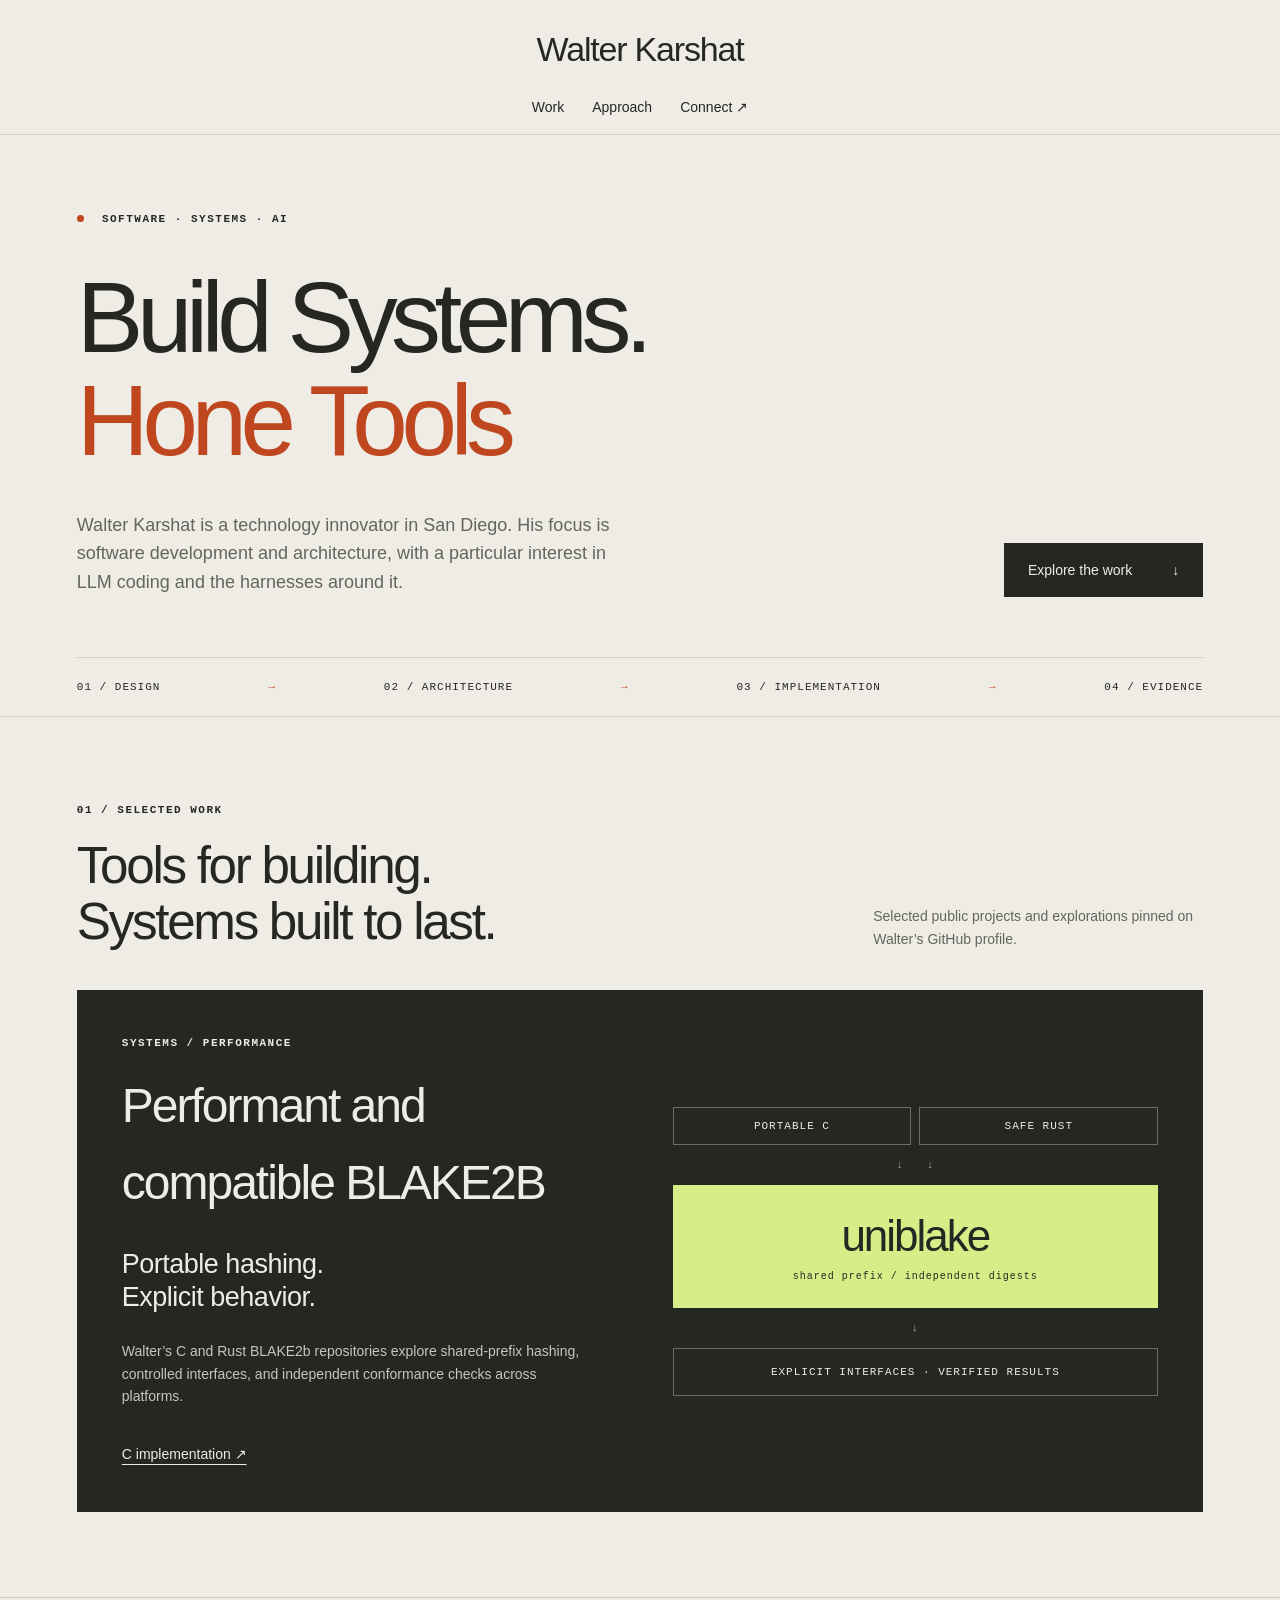
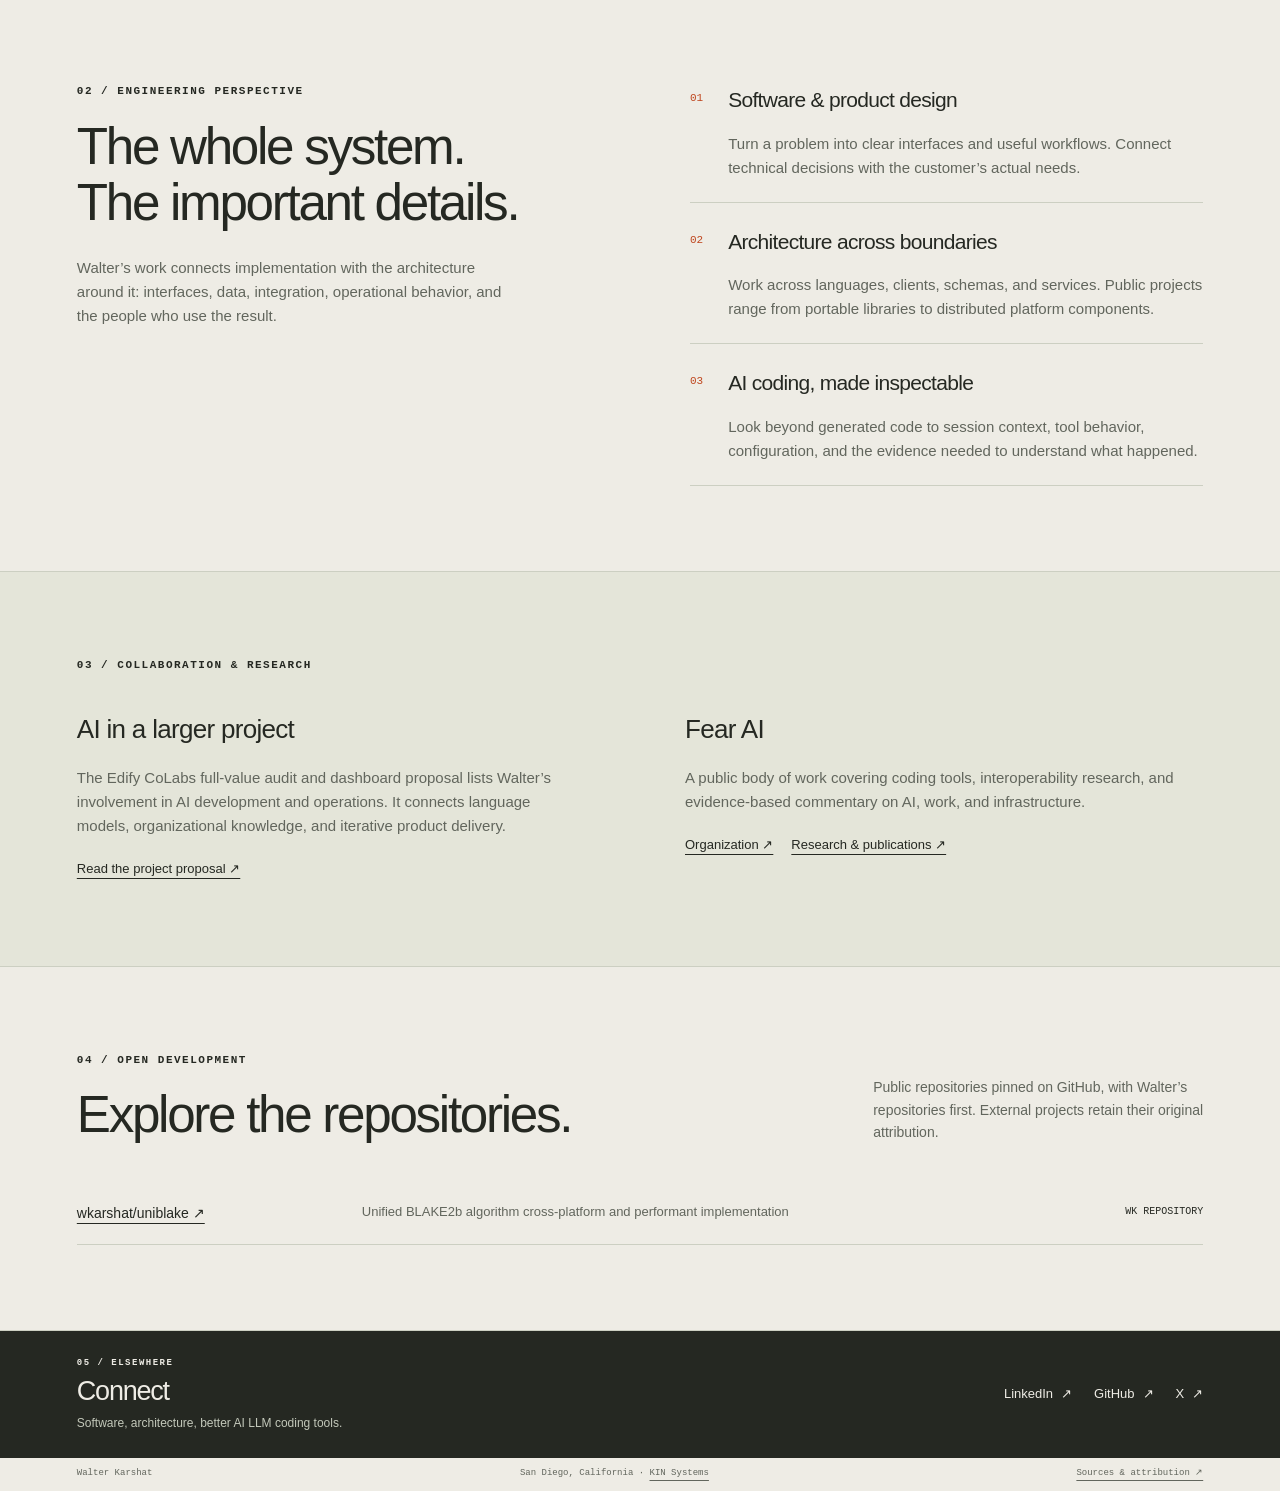
==== commit 1f1e52f5: "Refine portfolio copy and curate pinned projects" ====
--- a/index.html
+++ b/index.html
@@ -1,53 +1,10 @@
-<!doctype html><html lang="en"><head><meta charset="utf-8"><meta name="viewport" content="width=device-width,initial-scale=1"><meta name="theme-color" content="#0a1113"><meta name="description" content="Walter Karshat — software design, systems architecture, AI coding harnesses, and tools for understanding how software gets built."><title>Walter Karshat · Systems & Tools</title><link rel="canonical" href="https://wkarshat.github.io/"><link rel="icon" href="assets/mark.svg" type="image/svg+xml"><link rel="stylesheet" href="style.css"></head><body data-design="blueprint" id="top"><a class="skip" href="#main">Skip to content</a><header><a class="monogram" href="#top" aria-label="Walter Karshat home"><svg viewBox="0 0 220 150" aria-hidden="true"><g fill="none" stroke="currentColor"><path d="M36 40H20V110H36M184 40H200V110H184" stroke-width="6"/><path d="M43 46 54 104 73 65 92 104 104 46M129 46V104M174 46 130 75 176 104" stroke-width="9"/></g></svg></a><a class="brand" href="#top">Walter Karshat</a><nav aria-label="Main navigation"><a href="#codess">Codess</a><a href="#fear-ai">Fear AI</a><a href="#uniblake">uniblake</a><a href="#connect">Connect</a></nav></header><main id="main"><section class="hero"><div class="eyebrow">SOFTWARE DESIGN · ARCHITECTURE · AI CODING</div><div class="hero-composition"><h1>Build System<br><span>Hone Tools</span></h1><figure class="architecture-art"><svg viewBox="0 0 560 340" role="img" aria-label="Distinct source records align through a common schema and remain traceable to their origins"><defs><linearGradient id="surface" x2="1" y2="1"><stop stop-color="#85bbc9" stop-opacity=".1"/><stop offset="1" stop-color="#d7b586" stop-opacity=".03"/></linearGradient></defs><g fill="none" stroke-width="1.5"><path class="cyan" d="M18 90C130 90 115 142 210 142S330 90 530 90"/><path class="sage" d="M18 170C125 170 130 170 210 170S350 170 530 170"/><path class="amber" d="M18 250C130 250 115 198 210 198S330 250 530 250"/><path class="subtle" d="M170 50 300 85 360 275 230 240Z" fill="url(#surface)"/><path class="subtle" d="m170 50 18 8 60 187-18-5M300 85l18 8 60 187-18-5"/><path class="subtle" d="M18 106v-32M18 186v-32M18 266v-32M530 74v32M530 154v32M530 234v32"/></g><g class="svg-label" fill="currentColor"><text x="18" y="37">DISTINCT SOURCES</text><text x="184" y="304">SHARED MEANING</text><text x="403" y="37">TRACEABLE EVIDENCE</text></g></svg></figure></div><p class="hero-intro">Walter Karshat develops software and the tools used to understand it. His focus spans systems architecture, substantial software projects, and AI coding harnesses.</p></section>
-<section id="codess" class="project-page"><div class="eyebrow">AI CODING</div><h2>Codess</h2><p class="section-lead">The record of how software gets built.</p><div class="project-layout"><div class="project-copy"><p>Codess discovers and decodes locally retained records from leading commercial AI coding harnesses Claude Code, Codex, and Cursor. It preserves source evidence while harmonizing supported meanings into CoSchema, a common model for investigation.</p><p>Its scope includes harness, user, model, tool, MCP, and agent interactions recorded by those systems: prompts and responses, context changes, permissions, delegation, tool inputs and results, file references, and model settings.</p><p>Full raw capture is available explicitly; it is not the default. Decoding and relationship reconstruction depend on what each harness retained. Coverage and mapping diagnostics make gaps visible. The relationship chart shows how CoSchema links recorded entities such as sessions, model turns, and tool calls for investigation.</p><a class="explore" href="https://github.com/fear-ai/codess">Explore <span>↗</span></a><dl class="project-notes"><div><dt>Input</dt><dd>Harness records and raw captures</dd></div><div><dt>Method</dt><dd>Source decoding, schema harmonization, evidence-preserving mapping</dd></div><div><dt>Results</dt><dd>Search, reconstruction, comparison, structured exports, and citations</dd></div></dl></div><figure class="harness-flow">
-<svg viewBox="0 0 360 235" role="img" aria-label="Claude Code, Codex, and Cursor records map into CoSchema and are written to a store of retained harness records">
-  <g class="source-boxes"><rect x="8" y="8" width="108" height="31" rx="15"/><rect x="126" y="8" width="108" height="31" rx="15"/><rect x="244" y="8" width="108" height="31" rx="15"/></g>
-  <g class="flow-label" text-anchor="middle"><text x="62" y="28">Claude Code</text><text x="180" y="28">Codex</text><text x="298" y="28">Cursor</text></g>
-  <path class="svg-wire" d="M62 39v10q0 17 118 17v13M298 39v10q0 17-118 17M180 39v27"/>
-  <rect class="schema-plane" x="101" y="79" width="158" height="42" rx="5"/>
-  <text class="flow-label" x="180" y="96" text-anchor="middle">CoSchema</text>
-  <text class="flow-note" x="180" y="111" text-anchor="middle">Decode and map</text>
-  <path class="svg-wire" d="M180 121v20m-4-4 4 4 4-4"/>
-  <path class="store-outline" d="M137 157v38c0 17 86 17 86 0v-38"/>
-  <ellipse class="store-outline" cx="180" cy="157" rx="43" ry="12"/>
-  <text class="flow-label" x="180" y="189" text-anchor="middle">Store</text>
-  <text class="flow-note" x="180" y="226" text-anchor="middle">RETAINED HARNESS RECORDS</text>
-</svg>
-</figure></div><figure class="evidence-map"><h3>CoSchema entity relationships</h3><svg viewBox="0 256 840 267" role="img" aria-label="Selected relationships between projects, sessions, interactions, model turns, events, artifacts, and tool calls"><g class="entity-boxes"><rect class="entity-project" x="15" y="270" width="150" height="42"/><rect class="entity-session" x="265" y="270" width="150" height="42"/><rect class="entity-artifact" x="625" y="270" width="200" height="42"/><rect class="entity-event" x="265" y="377" width="150" height="42"/><rect class="entity-model" x="505" y="377" width="150" height="42"/><rect class="entity-interaction" x="15" y="377" width="150" height="42"/><rect class="entity-tool" x="625" y="467" width="200" height="42"/></g><g class="svg-text" text-anchor="middle"><text x="90" y="297">Project</text><text x="340" y="297">Session</text><text x="725" y="297">Artifact</text><text x="90" y="404">Interaction</text><text x="340" y="404">Event</text><text x="580" y="404">Model turn</text><text x="725" y="494">Tool call / result</text></g><g class="svg-wire"><path d="M165 291h100M340 312v65M165 398h100M415 398h90M415 398h45V340h265v-28M340 419v69h285M340 334H90V377"/></g><g class="svg-small" text-anchor="middle"><text x="215" y="280">attributed to</text><text x="357" y="349" text-anchor="start">orders</text><text x="214" y="387">groups</text><text x="460" y="387">groups</text><text x="736" y="349" text-anchor="start">references</text><text x="495" y="478">requests / returns</text><text x="102" y="349" text-anchor="start">contains</text></g></svg><figcaption>Search matches · reconstructed interactions · comparisons · structured exports · cited evidence</figcaption></figure><div class="research-row"><article><h3>Meaning across different schemas</h3><p>CoSchema preserves vendor distinctions alongside common entities and relationships. The related Skip research explores intermediate representations for schema interoperability; broader transformation tooling remains a research and implementation direction.</p><a href="https://github.com/fear-ai/codess/blob/main/CoSchema.md">CoSchema ↗</a><a href="https://github.com/fear-ai/skip">Schema research ↗</a></article></div></section>
-<section id="fear-ai" class="initiative-page">
-  <div class="eyebrow">INITIATIVE</div>
-  <h2>Fear AI <span class="not-mark">[NOT]</span></h2>
-  <p class="section-lead">Understanding the claims.</p>
-  <div class="initiative-layout">
-    <div>
-      <p>Fear AI examines positive and negative claims about AI, employment, and infrastructure. On employment, the useful question is which tasks change, for whom, and over what period. A tool can shorten a task while increasing review effort, or let a team take on more projects. To assess job creation or displacement, we look at hiring, hours, and headcount over time alongside the task measurements.</p>
-      <p>For infrastructure, compare historical electricity estimates with projections and ask which assumptions drive the gap. National totals describe the scale of demand. Local grid constraints depend on where facilities connect and when they draw power.</p>
-      <a class="explore" href="https://fear-ai.github.io/">Research &amp; publications <span>↗</span></a>
-    </div>
-    <figure class="energy-series">
-      <h3>U.S. data center electricity use</h3>
-      <table>
-        <thead><tr><th scope="col">Year</th><th scope="col">TWh</th><th scope="col">Basis</th></tr></thead>
-        <tbody>
-          <tr><th scope="row">2014</th><td>58</td><td>Historical</td></tr>
-          <tr><th scope="row">2023</th><td>176</td><td>Historical</td></tr>
-          <tr><th scope="row">2028</th><td>325–580</td><td>Scenario range</td></tr>
-        </tbody>
-      </table>
-      <figcaption>The 2028 range comes from the 2024 report. <a href="https://www.energy.gov/articles/doe-releases-new-report-evaluating-increase-electricity-demand-data-centers">U.S. Department of Energy ↗</a></figcaption>
-    </figure>
-  </div>
-</section>
-<section id="uniblake" class="project-page blake-page"><div class="eyebrow">SYSTEMS + PERFORMANCE</div><h2>uniblake</h2><p class="section-lead">Performant and compatible BLAKE2b</p><div class="project-layout"><div class="project-copy"><p>uniblake is a portable <a href="https://www.rfc-editor.org/rfc/rfc7693#section-1">BLAKE2b</a> implementation with explicit shared-prefix behavior, controlled interfaces, and independent conformance checks.</p><p>Each tail produces one digest for the full message, <code>BLAKE2b(prefix || tail)</code>. The two lanes show this one-to-one pairing. For consecutive counters, batch hashing writes one independent result per counter.</p>
-<ol class="hash-steps">
-<li><strong>Prepare the prefix.</strong> Allocate an aligned state using <code>ub_state_size</code> and <code>ub_state_align</code>, initialize it with <code>ub_init</code> or <code>ub_init_param</code>, then feed the shared bytes once with <code>ub_update</code>.</li>
-<li><strong>Check and hash.</strong> Use <code>ub_prefix_check</code> to see whether the largest tail fits in the pending final block. When it fits, call <code>ub_hash_tail</code> with the tail bytes, or use <code>ub_hash_n</code> for consecutive 4- or 8-byte little-endian counters. The batch call writes a digest or selected digest slice per counter at the caller’s output stride.</li>
-<li><strong>Handle tails outside the fast path.</strong> If the prefix and tail need more than one final compression, or the tail arrives in pieces, copy the prefix state with <code>ub_copy</code>. Feed the tail with <code>ub_update</code> and finish with <code>ub_final</code> on the copy. The shared state stays reusable, and thread scheduling remains with the caller.</li>
-</ol><a class="explore" href="https://github.com/wkarshat/uniblake">Explore <span>↗</span></a></div><figure class="hash-map"><svg viewBox="0 0 780 345" role="img" aria-label="The prefix is absorbed once into a reusable state. Tail A produces digest A and tail B produces digest B independently."><text class="svg-label" x="15" y="25">REPEATED PREFIX, INDEPENDENT MESSAGES</text><rect class="schema-plane" x="15" y="112" width="190" height="100"/><text class="svg-text" x="110" y="154" text-anchor="middle">Shared prefix</text><text class="svg-small" x="110" y="180" text-anchor="middle">absorbed once</text><g class="svg-wire"><path d="M205 162h65V87h65M270 162v75h65"/><path d="M485 87h75M485 237h75"/></g><g class="entity-boxes"><rect x="335" y="62" width="150" height="50"/><rect x="335" y="212" width="150" height="50"/></g><g class="source-boxes"><rect x="560" y="62" width="190" height="50"/><rect x="560" y="212" width="190" height="50"/></g><g class="svg-text" text-anchor="middle"><text x="410" y="94">+ tail A</text><text x="410" y="244">+ tail B</text><text x="655" y="94">digest A</text><text x="655" y="244">digest B</text></g><g class="svg-small" text-anchor="middle"><text x="410" y="135">reused prefix state</text><text x="410" y="285">reused prefix state</text></g><text class="svg-small" x="15" y="330">Each lane computes BLAKE2b(prefix ∥ tail) independently.</text></svg></figure></div></section>
-</main>
-<footer id="connect">
-  <h2>Connect</h2>
-  <nav class="connect-links" aria-label="Professional profiles">
-    <a href="https://www.linkedin.com/in/wkarshat/">LinkedIn ↗</a>
-    <a href="https://x.com/karshatwalter">X ↗</a>
-  </nav><div class="footer-person"><span>© 2026 Walter Karshat</span><a href="https://github.com/wkarshat">GitHub / wkarshat ↗</a><a href="https://github.com/fear-ai">GitHub / fear-ai ↗</a></div><nav aria-label="Site information"><a href="privacy.html">Privacy</a><a href="terms.html">Terms</a><a href="SOURCES.md">Sources</a></nav></footer></body></html>+<!doctype html>
+<html lang="en"><head><meta charset="utf-8"><meta name="viewport" content="width=device-width,initial-scale=1"><meta name="description" content="Walter Karshat — software development, systems architecture, AI coding harnesses, MCP tooling, and cross-platform engineering."><meta name="theme-color" content="#eeece5"><meta property="og:title" content="Walter Karshat · Software & Systems"><meta property="og:description" content="From low-level systems to the tools that help AI write better software."><meta property="og:type" content="website"><meta property="og:url" content="https://wkarshat.github.io/"><link rel="canonical" href="https://wkarshat.github.io/"><link rel="icon" href="assets/mark.svg" type="image/svg+xml"><link rel="stylesheet" href="style.css"><title>Walter Karshat · Software & Systems</title></head>
+<body><a class="skip" href="#main">Skip to content</a><header><a class="brand" href="#">Walter Karshat</a><nav aria-label="Main navigation"><a href="#work">Work</a><a href="#approach">Approach</a><a href="#links">Connect <span aria-hidden="true">↗</span></a></nav></header>
+<main id="main"><section class="hero"><div class="eyebrow"><span class="dot"></span> SOFTWARE · SYSTEMS · AI</div><h1>Build Systems.<br><span>Hone Tools</span></h1><div class="hero-bottom"><p>Walter Karshat is a technology innovator in San Diego. His focus is software development and architecture, with a particular interest in LLM coding and the harnesses around it.</p><a class="button" href="#work">Explore the work <span>↓</span></a></div><div class="system" aria-label="Areas of practice"><span>01 / DESIGN</span><i>→</i><span>02 / ARCHITECTURE</span><i>→</i><span>03 / IMPLEMENTATION</span><i>→</i><span>04 / EVIDENCE</span></div></section>
+<section id="work" class="work"><div class="section-head"><div><div class="eyebrow">01 / SELECTED WORK</div><h2>Tools for building.<br>Systems built to last.</h2></div><p>Selected public projects and explorations pinned on Walter’s GitHub profile.</p></div>
+<article class="featured"><div><div class="eyebrow">SYSTEMS / PERFORMANCE</div><h3>Performant and compatible BLAKE2B</h3><p class="lead">Portable hashing.<br>Explicit behavior.</p><p>Walter’s C and Rust BLAKE2b repositories explore shared-prefix hashing, controlled interfaces, and independent conformance checks across platforms.</p><a class="text-link" href="https://github.com/wkarshat/uniblake">C implementation ↗</a></div><div class="flow" aria-label="uniblake implementation priorities"><div class="flow-input"><span>PORTABLE C</span><span>SAFE RUST</span></div><div class="flow-line">↓ &nbsp; ↓</div><div class="flow-core">uniblake<span>shared prefix / independent digests</span></div><div class="flow-line">↓</div><div class="flow-output">EXPLICIT INTERFACES · VERIFIED RESULTS</div></div></article></section>
+<section id="approach" class="approach"><div><div class="eyebrow">02 / ENGINEERING PERSPECTIVE</div><h2>The whole system.<br>The important details.</h2><p>Walter’s work connects implementation with the architecture around it: interfaces, data, integration, operational behavior, and the people who use the result.</p></div><div class="principles"><article><span>01</span><div><h3>Software & product design</h3><p>Turn a problem into clear interfaces and useful workflows. Connect technical decisions with the customer’s actual needs.</p></div></article><article><span>02</span><div><h3>Architecture across boundaries</h3><p>Work across languages, clients, schemas, and services. Public projects range from portable libraries to distributed platform components.</p></div></article><article><span>03</span><div><h3>AI coding, made inspectable</h3><p>Look beyond generated code to session context, tool behavior, configuration, and the evidence needed to understand what happened.</p></div></article></div></section>
+<section class="context"><div class="eyebrow">03 / COLLABORATION & RESEARCH</div><div class="context-grid"><article><h3>AI in a larger project</h3><p>The Edify CoLabs full-value audit and dashboard proposal lists Walter’s involvement in AI development and operations. It connects language models, organizational knowledge, and iterative product delivery.</p><a href="https://deep-projects.ai/proposal/ai-enabled-full-value-audit-and-dashboard-for-sustainable-exponential-organisational-growth/">Read the project proposal ↗</a></article><article><h3>Fear AI</h3><p>A public body of work covering coding tools, interoperability research, and evidence-based commentary on AI, work, and infrastructure.</p><a href="https://github.com/fear-ai">Organization ↗</a><a href="https://github.com/fear-ai/Pub">Research & publications ↗</a></article></div></section>
+<section class="repositories"><div class="section-head"><div><div class="eyebrow">04 / OPEN DEVELOPMENT</div><h2>Explore the repositories.</h2></div><p>Public repositories pinned on GitHub, with Walter’s repositories first. External projects retain their original attribution.</p></div><p id="repo-status" aria-live="polite"></p><div id="repo-list"><p>Browse the complete repositories on <a href="https://github.com/wkarshat?tab=repositories">GitHub</a> and <a href="https://github.com/orgs/fear-ai/repositories">fear-ai</a>.</p></div></section>
+<section id="links" class="connect"><div><div class="eyebrow">05 / ELSEWHERE</div><h2>Connect</h2><p>Software, architecture, better AI LLM coding tools.</p></div><div class="socials"><a href="https://www.linkedin.com/in/wkarshat/">LinkedIn <span>↗</span></a><a href="https://github.com/wkarshat">GitHub <span>↗</span></a><a href="https://x.com/karshatwalter">X <span>↗</span></a></div></section></main><footer><span>Walter Karshat</span><span>San Diego, California · <a href="https://kinsys.com/">KIN Systems</a></span><a href="SOURCES.md">Sources & attribution ↗</a></footer><script src="script.js" defer></script></body></html>
--- a/style.css
+++ b/style.css
@@ -1,49 +1,3 @@
-*{box-sizing:border-box}html{scroll-behavior:smooth;scroll-padding-top:30px}body{--paper:#0a1113;--ink:#d9e8df;--muted:#9eb3af;--line:#2c4243;--sage:#a8d5b6;--cyan:#85bbc9;--amber:#d7b586;margin:0;color:var(--ink);background:radial-gradient(ellipse at 90% 3%,#16303b66,transparent 35%),radial-gradient(ellipse at 4% 65%,#2d2e1d33,transparent 40%),var(--paper);font-family:Arial,Helvetica,sans-serif;font-size:16px;line-height:1.65}a{color:inherit;text-underline-offset:5px}a:hover{color:var(--cyan)}button{font:inherit}a:focus-visible,button:focus-visible,summary:focus-visible{outline:2px solid var(--amber);outline-offset:5px}header,main,footer{max-width:1440px;margin:auto}header{display:grid;grid-template-columns:1fr auto 1fr;align-items:center;gap:25px;padding:20px 6%;border-bottom:1px solid var(--line)}.monogram{width:76px;height:52px;color:var(--sage)}.monogram svg{width:100%;height:100%}.brand{font-size:30px;letter-spacing:-1px;text-decoration:none;text-align:center;white-space:nowrap}nav{display:flex;gap:22px}header nav{justify-content:flex-end;font-size:12px}nav a{text-decoration:none}.design-options button{background:transparent;border:0;color:var(--muted);font:10px monospace;padding:7px;cursor:pointer}.design-options{display:flex;gap:7px}.design-options button[aria-pressed=true]{border-bottom:1px solid var(--sage);color:var(--ink)}section{padding:65px 6%;border-bottom:1px solid var(--line)}.eyebrow{font:10px/1.6 monospace;letter-spacing:1.1px;color:var(--cyan)}h1,h2,h3,p{margin-top:0}h1{font-size:clamp(50px,6.5vw,94px);line-height:1.05;font-weight:400;letter-spacing:-.065em;margin:0}h1 span{display:block;color:var(--sage);padding-left:.8em}h2{font-size:clamp(48px,5.5vw,76px);font-weight:400;line-height:1.1;letter-spacing:-.05em;margin:13px 0 15px}h3{font-size:23px;font-weight:400;letter-spacing:-.5px;line-height:1.25;margin-bottom:15px}p{color:var(--muted)}.hero{padding-top:45px;padding-bottom:50px}.hero-composition{display:grid;grid-template-columns:1.2fr 1fr;align-items:center;gap:35px;margin:35px 0}.hero-intro{max-width:690px;font-size:17px;margin:0}.architecture-art{margin:0}.architecture-art svg{display:block;width:100%;color:var(--muted)}figure{margin:0;min-width:0}figure svg{display:block;width:100%;height:auto}figcaption{font:10px/1.6 monospace;color:var(--muted);margin-top:15px;max-width:70ch}.architecture-art figcaption{text-align:center;font-size:9px}.sage{stroke:var(--sage)}.cyan{stroke:var(--cyan)}.amber{stroke:var(--amber)}.subtle{stroke:var(--line)}.svg-label{font:11px monospace;letter-spacing:1px;fill:var(--muted)}.svg-text{font:17px Arial,sans-serif;fill:var(--ink)}.svg-small{font:12px Arial,sans-serif;fill:var(--muted)}.svg-wire{fill:none;stroke:var(--cyan);stroke-width:1.3}.svg-wire.faint{stroke:var(--line)}.source-boxes rect{fill:transparent;stroke:var(--cyan);stroke-width:1.2}.entity-boxes rect{fill:var(--paper);stroke:var(--sage);stroke-width:1.2}.schema-plane{fill:color-mix(in srgb,var(--cyan) 7%,var(--paper));stroke:var(--cyan);stroke-width:1}.section-lead{font-size:clamp(21px,2.5vw,30px);line-height:1.3;color:var(--ink);margin-bottom:35px;letter-spacing:-.5px}.project-layout{display:grid;grid-template-columns:.85fr 1.3fr;gap:55px;align-items:start}.project-copy p{font-size:15px;max-width:65ch;margin-bottom:20px}.explore{display:inline-flex;align-items:center;gap:18px;font:12px monospace;text-decoration:none;border-bottom:1px solid var(--line);padding:5px 0;margin:6px 0 0}.explore span{color:var(--amber)}.project-notes{margin:30px 0 0;border-top:1px solid var(--line);padding-top:18px}.project-notes>div{display:grid;grid-template-columns:65px 1fr;gap:12px;margin-bottom:12px;font-size:12px}.project-notes dt{font:10px/1.6 monospace;text-transform:uppercase;color:var(--cyan)}.project-notes dd{color:var(--muted);margin:0}.project-notes>div:nth-child(2) dt{color:var(--sage)}.project-notes>div:nth-child(3) dt{color:var(--amber)}.evidence-map{padding-top:2px}.research-row{display:grid;grid-template-columns:1fr 1fr;gap:55px;margin-top:45px;padding-top:30px;border-top:1px solid var(--line)}.research-row p{font-size:14px}.research-row a{font-size:12px;margin-right:18px}.blake-page{background:color-mix(in srgb,var(--sage) 3%,transparent)}.blake-page .eyebrow{color:var(--amber)}.hash-map{align-self:center}.initiative-layout{display:grid;grid-template-columns:1fr 1fr;gap:65px;align-items:start}.initiative-layout p{font-size:15px}.claim-study{border-top:1px solid var(--line);border-bottom:1px solid var(--line);padding:20px 0}.claim-study>.eyebrow{font-size:9px}.claim-study>div{display:grid;grid-template-columns:1fr 35px 1fr;gap:10px;align-items:center;padding:18px 0;border-bottom:1px solid var(--line);font-size:22px}.claim-study>div>span:first-child{color:var(--sage)}.claim-study>div>span:last-child{color:var(--cyan)}.claim-study i{font:14px monospace;color:var(--amber)}.claim-study p{font-size:12px;max-width:50ch;margin:18px 0 0}.connect{display:flex;justify-content:space-between;align-items:center;gap:30px;padding:24px 6%}.connect h2{font-size:26px;margin:0 0 5px;letter-spacing:-.5px}.connect p{font-size:12px;margin:0}.connect nav{font-size:13px;white-space:nowrap}footer{display:flex;justify-content:space-between;align-items:center;gap:25px;padding:15px 6%;font:10px/1.5 monospace;color:var(--muted)}.footer-person{display:flex;align-items:center;gap:22px;flex-wrap:wrap}.footer-person>span{color:var(--ink)}footer nav{gap:16px}.skip{position:absolute;left:10px;top:-100px;background:var(--paper);padding:10px}.skip:focus{top:5px}.legal-page{max-width:740px;min-height:calc(100vh - 60px);padding:70px 30px}.legal-page h1{font-size:60px;margin:40px 0 25px}.legal-page nav{margin-top:30px;font-size:13px}
-@media(max-width:1100px){header{grid-template-columns:90px 1fr;gap:12px}.brand{justify-self:center;margin-right:90px}header nav{grid-column:1/-1;justify-content:center}.project-layout{grid-template-columns:1fr;gap:32px}.project-copy{max-width:760px}.evidence-map,.hash-map{width:100%;max-width:900px}.project-notes{max-width:700px}.hero-composition{gap:20px}.hero h1{font-size:clamp(48px,7vw,72px)}footer{align-items:flex-start}.footer-person{gap:8px 20px}}
-@media(max-width:650px){header{padding:16px 6%;grid-template-columns:60px 1fr}.monogram{width:60px;height:42px}.brand{font-size:26px;margin-right:60px}header nav{font-size:11px;gap:20px}section{padding:44px 6%}.hero-composition{grid-template-columns:1fr;margin:28px 0;gap:25px}.hero h1{font-size:clamp(46px,11.5vw,70px)}.architecture-art{max-width:440px;width:100%;justify-self:center}.architecture-art figcaption{font-size:8px}.hero-intro{font-size:16px}.hero>.eyebrow{font-size:8px}.section-lead{font-size:23px}.project-copy p{font-size:15px}.research-row,.initiative-layout{grid-template-columns:1fr;gap:28px}.evidence-map{overflow-x:auto}.evidence-map svg{min-width:570px}.hash-map svg{min-width:480px}.hash-map{overflow-x:auto}.connect{align-items:flex-start}.connect nav{gap:18px}.connect p{max-width:220px}footer{display:block}.footer-person{display:grid;grid-template-columns:1fr 1fr;gap:10px;font-size:9px}.footer-person>span{grid-column:1/-1}footer nav{margin-top:15px;font-size:9px}.legal-page{padding:40px 6%}.legal-page h1{font-size:48px}}
-@media(prefers-reduced-motion:reduce){html{scroll-behavior:auto}}
-
-.not-mark{font:clamp(20px,2.5vw,34px) monospace;color:var(--amber);vertical-align:middle;letter-spacing:-1px}
-
-.research-row { grid-template-columns: minmax(0, 68ch); }
-
-/* Site identity and project figures */
-.monogram { color: #e38a69; }
-.brand {
-  font-family: Georgia, "Times New Roman", serif;
-  font-size: clamp(36px, 5.5vw, 78px);
-  font-weight: 400;
-  letter-spacing: -.065em;
-  line-height: 1.05;
-}
-.hero h1 { text-align: left; font-weight: 300; font-family: "Helvetica Neue", Arial, sans-serif; }
-.hero h1 span { padding-left: 0; }
-.harness-flow { width: 100%; max-width: 650px; justify-self: center; }
-.flow-label { font: 12px Arial, sans-serif; fill: var(--ink); }
-.flow-note { font: 9px monospace; fill: var(--muted); }
-.store-outline { fill: var(--paper); stroke: var(--sage); stroke-width: 1.5; }
-.evidence-map { margin-top: 32px; max-width: 900px; }
-.hash-steps { padding-left: 1.4em; color: var(--muted); font-size: 15px; }
-.hash-steps li { margin-bottom: .9em; }
-.hash-steps strong { color: var(--ink); }
-.energy-series table { width: 100%; border-collapse: collapse; font-size: 14px; }
-.energy-series th, .energy-series td { padding: 8px 6px; text-align: left; border-bottom: 1px solid var(--line); }
-.energy-series td:nth-child(2) { font-variant-numeric: tabular-nums; white-space: nowrap; }
-#connect { display: grid; grid-template-columns: 1fr auto; align-items: baseline; gap: 12px 24px; }
-#connect h2 { font: 26px Arial, sans-serif; margin: 0; }
-#connect .connect-links { justify-self: end; }
-@media (max-width: 650px) {
-  header .brand { margin-right: 0; font-size: clamp(27px, 7.5vw, 46px); }
-  #connect { grid-template-columns: 1fr; }
-  #connect .connect-links { justify-self: start; }
-  #connect nav { margin-top: 0; }
-}
-.harness-flow .source-boxes rect { fill: #172c34; stroke: #73b9c7; }
-.harness-flow .schema-plane { fill: #30241f; stroke: #e38a69; }
-.harness-flow .store-outline { fill: #1d3029; stroke: #a8d5b6; }
-.evidence-map { margin-inline: auto; }
-.evidence-map h3, .evidence-map figcaption { text-align: center; }
-.evidence-map figcaption { margin-inline: auto; }
-
-.evidence-map .entity-boxes rect { fill: #333; stroke: #888; }
-.evidence-map .svg-text { fill: #fff; }
+:root{--paper:#eeece5;--ink:#252822;--muted:#62665d;--line:#cccfc2;--orange:#bf461e;--lime:#d7ee88}*{box-sizing:border-box}html{scroll-behavior:smooth;scroll-padding-top:30px}body{margin:0;background:var(--paper);color:var(--ink);font-family:Arial,Helvetica,sans-serif;font-size:16px;line-height:1.6}a{color:inherit;text-underline-offset:5px}a:hover{color:var(--orange)}a:focus-visible,button:focus-visible{outline:3px solid var(--orange);outline-offset:5px}header,main,footer{max-width:1440px;margin:auto}header{padding:30px 6%;display:flex;align-items:center;justify-content:space-between;border-bottom:1px solid var(--line)}.brand{display:flex;align-items:center;gap:18px;text-decoration:none;font-size:25px;font-weight:800;letter-spacing:-2px}.brand span{font-size:14px;letter-spacing:0;font-weight:500}nav{display:flex;gap:30px;font-size:14px}nav a{text-decoration:none}.hero{padding:76px 6% 0}.eyebrow{font-family:monospace;font-size:11px;letter-spacing:1.5px;font-weight:600}.dot{display:inline-block;width:7px;height:7px;background:var(--orange);border-radius:50%;margin-right:10px}h1{font-size:clamp(52px,7.8vw,112px);line-height:1.03;letter-spacing:-.065em;font-weight:500;margin:38px 0}h1>span{color:var(--orange)}.hero-bottom{display:flex;justify-content:space-between;align-items:end;gap:50px;padding-bottom:60px}.hero-bottom p{max-width:550px;font-size:18px;color:var(--muted);margin:0}.button{background:var(--ink);color:var(--paper);padding:16px 24px;text-decoration:none;white-space:nowrap;font-size:14px;display:flex;gap:40px}.button:hover{background:var(--orange);color:white}.system{display:flex;justify-content:space-between;gap:12px;border-top:1px solid var(--line);padding:23px 0;font:11px monospace;letter-spacing:1px}.system i{font-style:normal;color:var(--orange)}section:not(.hero){padding:85px 6%;border-top:1px solid var(--line)}.section-head{display:flex;justify-content:space-between;align-items:end;gap:50px;margin-bottom:40px}h2{font-size:clamp(32px,4vw,54px);font-weight:500;letter-spacing:-.045em;line-height:1.1;margin:18px 0 0}.section-head>p{max-width:330px;color:var(--muted);font-size:14px;margin:0}.featured{display:grid;grid-template-columns:1fr 1fr;background:var(--ink);color:var(--paper);padding:45px;gap:65px}.featured h3{font-size:48px;letter-spacing:-2px;font-weight:500;margin:15px 0}.featured .lead{font-size:27px;line-height:1.2;letter-spacing:-.5px}.featured p:not(.lead){font-size:14px;color:#c3c8ba;max-width:470px}.text-link{display:inline-block;margin-top:22px;font-size:14px}.featured a:hover{color:var(--lime)}.flow{display:flex;flex-direction:column;justify-content:center;text-align:center;font:11px monospace;letter-spacing:1px}.flow-input{display:flex;justify-content:space-between;gap:8px}.flow-input span{border:1px solid #69715d;padding:12px 9px;flex:1}.flow-line{padding:14px;color:#a9b692}.flow-core{background:var(--lime);color:var(--ink);padding:26px;font-family:Arial,sans-serif;font-size:44px;letter-spacing:-2px}.flow-core span{display:block;font:10px monospace;letter-spacing:1px;margin-top:10px}.flow-output{border:1px solid #69715d;padding:17px 5px}.flow-caption{margin-top:25px;font-size:9px;color:#b9c1ac}.project-grid{display:grid;grid-template-columns:1fr 1fr}.project-grid article{padding:40px 35px 35px 0;border-bottom:1px solid var(--line)}.project-grid article:nth-child(even){padding-left:35px;border-left:1px solid var(--line)}h3{font-size:26px;letter-spacing:-.7px;font-weight:500;margin:15px 0}.project-grid p,.context p,.principles p,.approach>div>p{color:var(--muted);font-size:15px}.tags{font:11px monospace;color:var(--muted);margin:25px 0 15px}.project-grid a,.context a{font-size:13px;display:inline-block;margin-right:18px;margin-top:6px}.approach{display:grid;grid-template-columns:1fr 1fr;gap:100px}.approach>div>p{max-width:440px;margin-top:25px}.principles article{display:flex;gap:25px;padding:22px 0;border-bottom:1px solid var(--line)}.principles article:first-child{padding-top:0}.principles article>span{font:11px monospace;padding-top:9px;color:var(--orange)}.principles h3{font-size:21px;margin:0}.principles p{margin-bottom:0}.context{background:#e4e5d9}.context-grid{display:grid;grid-template-columns:1fr 1fr;gap:90px;margin-top:20px}.context-grid p{max-width:490px}.filters{display:flex;gap:10px;flex-wrap:wrap;margin:30px 0 10px}.filters button{border:1px solid var(--line);padding:10px 17px;background:transparent;color:var(--ink);cursor:pointer;font-size:12px}.filters button[aria-pressed=true]{background:var(--ink);color:var(--paper);border-color:var(--ink)}#repo-status{font:11px monospace;color:var(--muted)}.repo{display:grid;grid-template-columns:260px 1fr 100px;gap:25px;padding:19px 0;border-bottom:1px solid var(--line);align-items:start}.repo>a{font-size:14px;overflow-wrap:anywhere}.repo p{margin:0;font-size:13px;color:var(--muted)}.repo .badge{font:10px monospace;text-align:right;padding-top:4px}.connect{display:grid;grid-template-columns:1fr 1fr;gap:100px;background:var(--ink);color:var(--paper)}.connect h2{font-size:clamp(40px,4.5vw,64px)}.connect p{font-size:14px;color:#c3c8ba;max-width:300px;margin-top:30px}.socials a{display:flex;justify-content:space-between;text-decoration:none;border-bottom:1px solid #505647;padding:14px 0;font-size:19px}.socials a:hover{color:var(--lime)}footer{padding:25px 6%;display:flex;justify-content:space-between;font:10px monospace;color:var(--muted)}.skip{position:absolute;top:-100px;padding:10px;background:white}.skip:focus{top:0} @media(min-width:1500px){header,main,footer{border-left:1px solid var(--line);border-right:1px solid var(--line)}}@media(max-width:760px){header{padding:23px 6%}.brand span{display:none}nav{gap:20px}.hero{padding-top:50px}h1{margin:28px 0}.hero-bottom{display:block;padding-bottom:35px}.hero-bottom p{font-size:16px}.button{display:inline-flex;margin-top:28px}.system{font-size:8px;letter-spacing:0;flex-wrap:wrap}.system i{display:none}section:not(.hero){padding:55px 6%}.section-head{display:block}.section-head>p{margin-top:25px}.featured,.approach,.connect{grid-template-columns:1fr;gap:40px}.featured{padding:28px}.flow{padding-top:15px}.project-grid{grid-template-columns:1fr}.project-grid article,.project-grid article:nth-child(even){padding:30px 0;border-left:0}.context-grid{grid-template-columns:1fr;gap:25px}.repo{grid-template-columns:1fr 75px;gap:8px}.repo p{grid-row:2;grid-column:1/-1}.repo .badge{grid-column:2;grid-row:1}footer{gap:18px;flex-wrap:wrap}.flow-input{font-size:9px}}@media(prefers-reduced-motion:reduce){html{scroll-behavior:auto}}
+/* Center the name and keep the closing links compact. */
+header{position:relative;justify-content:center;padding:22px 6% 58px}.brand{font-size:34px;font-weight:500;letter-spacing:-1.2px;text-align:center}header nav{position:absolute;bottom:16px;left:0;right:0;justify-content:center;gap:28px}section.connect{padding:25px 6%;gap:35px;align-items:center}.connect h2{font-size:27px;margin:7px 0;line-height:1.1}.connect h2 br{display:none}.connect p{margin:6px 0 0;font-size:12px;max-width:none}.connect .eyebrow{font-size:9px}.socials{display:flex;flex-wrap:wrap;justify-content:flex-end;gap:8px 22px}.socials a{border:0;padding:3px 0;font-size:13px;gap:8px}footer{padding:10px 6%;font-size:9px;line-height:1.3;align-items:center;gap:8px}#repo-status:empty{display:none}@media(max-width:760px){.brand{font-size:30px}section.connect{grid-template-columns:1fr;gap:12px;padding:20px 6%}.socials{justify-content:flex-start;gap:5px 18px}.connect h2{font-size:25px}footer{padding:9px 6%}}
